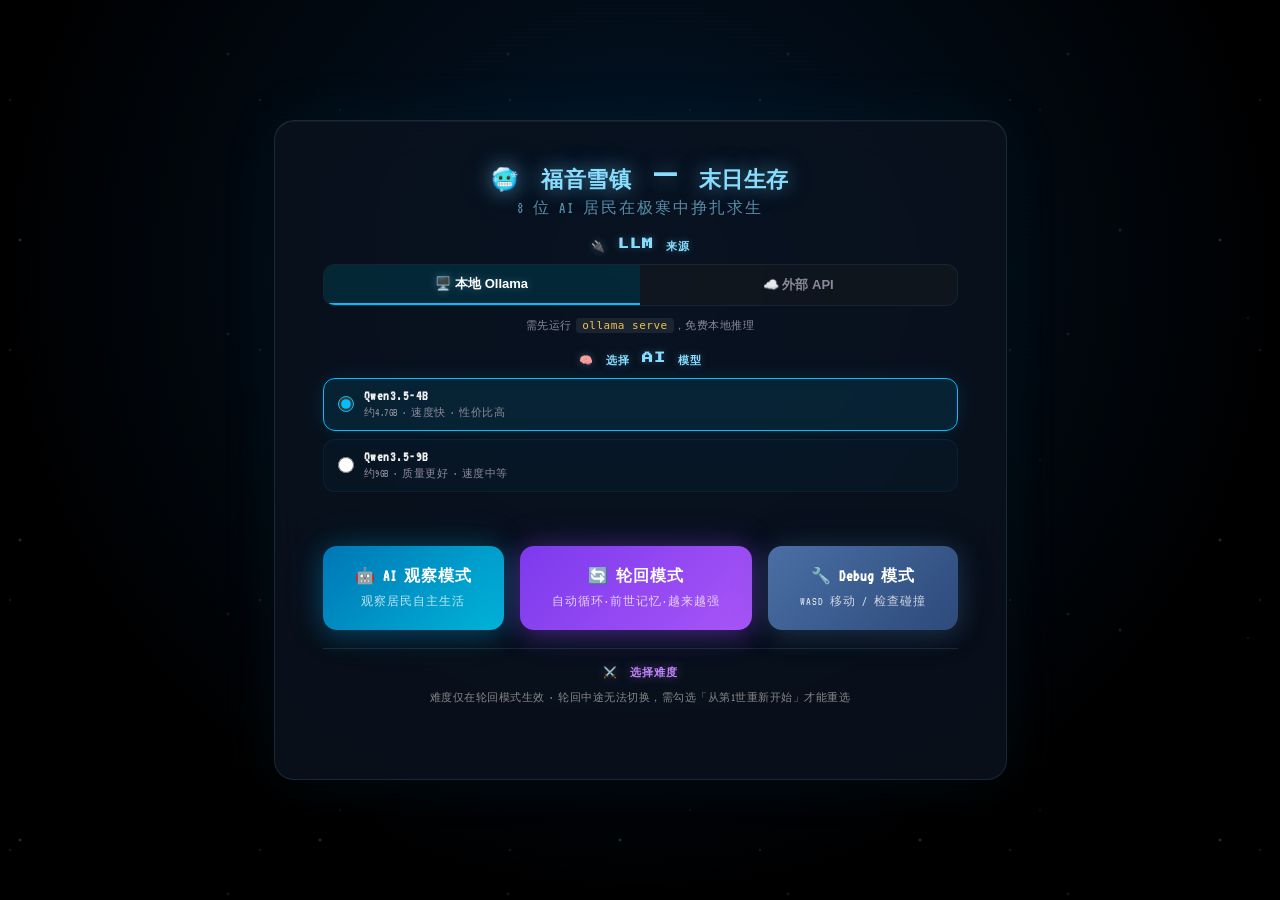
==== index.html @ c7e577ff "v2" ====
<!DOCTYPE html>
<html lang="zh-CN">
<head>
    <meta charset="UTF-8">
    <meta name="viewport" content="width=device-width, initial-scale=1.0">
<title>🥶 福音雪镇 - 末日生存</title>
    <link rel="icon" href="data:,">
    <!-- Google Fonts: 像素风 + 终端风 -->
    <link rel="preconnect" href="https://fonts.googleapis.com">
    <link rel="preconnect" href="https://fonts.gstatic.com" crossorigin>
    <link href="https://fonts.googleapis.com/css2?family=Press+Start+2P&family=VT323&display=swap" rel="stylesheet">
    <link rel="stylesheet" href="style.css">
</head>
<body>

    <!-- ====== 模式选择遮罩 ====== -->
    <div id="mode-select-overlay">
        <div class="mode-panel">
<h1>🥶 福音雪镇 — 末日生存</h1>
            <p class="subtitle">8 位 AI 居民在极寒中挣扎求生</p>

            <!-- LLM 来源选择 -->
            <div class="llm-source-section">
                <div class="llm-source-label">🔌 LLM 来源</div>
                <div class="llm-source-tabs">
                    <button class="llm-source-tab active" id="tab-local" data-source="local">
                        🖥️ 本地 Ollama
                    </button>
                    <button class="llm-source-tab" id="tab-external" data-source="external">
                        ☁️ 外部 API
                    </button>
                </div>

                <!-- 本地 Ollama 模式内容 -->
                <div class="llm-source-content" id="source-local">
                    <div class="llm-source-hint">需先运行 <code>ollama serve</code>，免费本地推理</div>
                </div>

                <!-- 外部 API 模式内容 -->
                <div class="llm-source-content" id="source-external" style="display:none;">
                    <div class="llm-source-hint">支持 OpenAI、DeepSeek、GLM-4 等兼容 OpenAI 格式的 API</div>
                    <div class="external-api-form">
                        <div class="api-field">
                            <label class="api-field-label">API 地址</label>
                            <input type="text" id="external-api-url" class="api-field-input" 
                                   placeholder="https://api.openai.com/v1/chat/completions" 
                                   value="">
                        </div>
                        <div class="api-field">
                            <label class="api-field-label">API Key</label>
                            <input type="password" id="external-api-key" class="api-field-input" 
                                   placeholder="sk-xxxxxxxx">
                            <button class="api-key-toggle" id="btn-toggle-key" title="显示/隐藏">👁️</button>
                        </div>
                        <div class="api-field">
                            <label class="api-field-label">模型名称</label>
                            <input type="text" id="external-model-name" class="api-field-input" 
                                   placeholder="gpt-4o-mini / deepseek-chat / glm-4-flash">
                        </div>
                        <button class="api-test-btn" id="btn-test-api">🔍 测试连接</button>
                        <div class="api-test-result" id="api-test-result"></div>
                    </div>
                </div>
            </div>

            <!-- 模型选择（仅本地 Ollama 时显示） -->
            <div class="model-select-section" id="local-model-section">
                <div class="model-select-label">🧠 选择 AI 模型</div>
                <div class="model-options" id="model-options">
                    <label class="model-option selected" data-model="qwen3.5:4b">
                        <input type="radio" name="ai-model" value="qwen3.5:4b" checked>
                        <div class="model-option-content">
                            <div class="model-option-name">Qwen3.5-4B</div>
                            <div class="model-option-meta">约4.7GB · 速度快 · 性价比高</div>
                        </div>
                    </label>
                    <label class="model-option" data-model="qwen3.5:9b">
                        <input type="radio" name="ai-model" value="qwen3.5:9b">
                        <div class="model-option-content">
                            <div class="model-option-name">Qwen3.5-9B</div>
                            <div class="model-option-meta">约9GB · 质量更好 · 速度中等</div>
                        </div>
                    </label>
                </div>
                <div class="model-status" id="model-status"></div>
            </div>

            <div style="display:flex; gap:16px; justify-content:center; margin-top:24px; flex-wrap:wrap;">
                <button class="mode-btn agent" id="btn-mode-agent">
                    🤖 AI 观察模式
                    <div class="btn-sub">观察居民自主生活</div>
                </button>
                <button class="mode-btn reincarnation" id="btn-mode-reincarnation">
                    🔄 轮回模式
                    <div class="btn-sub">自动循环·前世记忆·越来越强</div>
                </button>
                <button class="mode-btn manual" id="btn-mode-debug">
                    🔧 Debug 模式
                    <div class="btn-sub">WASD 移动 / 检查碰撞</div>
                </button>
            </div>
            <!-- 轮回模式状态提示（由JS动态填充） -->
            <div id="reincarnation-status-hint" style="display:none; text-align:center; margin-top:12px; font-size:13px; color:#c084fc;">
                <span id="reincarnation-hint-text"></span>
                <label style="display:inline-flex; align-items:center; gap:4px; margin-left:12px; cursor:pointer; color:#aaa; font-size:12px;">
                    <input type="checkbox" id="chk-reset-reincarnation"> 从第1世重新开始
                </label>
            </div>

            <!-- 难度选择器（直接嵌入开始界面） -->
            <div id="difficulty-selector">
                <div class="difficulty-title">⚔️ 选择难度</div>
                <div class="difficulty-hint" style="text-align:center; font-size:11px; color:#888; margin:-4px 0 8px;">
                    难度仅在轮回模式生效 · 轮回中途无法切换，需勾选「从第1世重新开始」才能重选
                </div>
                <div class="difficulty-options" id="difficulty-options">
                    <!-- 由 JS 动态填充6个难度卡片 -->
                </div>
                <div class="difficulty-locked-text" id="difficulty-locked-text" style="display:none;">
                    🔒 轮回中难度已锁定，勾选「从第1世重新开始」可重新选择
                </div>
            </div>
        </div>
    </div>

    <!-- ====== 主布局 ====== -->
    <div id="app-layout">

        <!-- 顶部生存状态栏（整合控制按钮） -->
        <div id="survival-bar">
            <!-- 左区：核心生存信息 -->
            <div class="survival-section survival-left">
                <div class="survival-item" id="surv-day">
                    <span class="surv-icon">📅</span>
                    <span class="surv-label">天数</span>
                    <span class="surv-value" id="surv-day-val">第1天</span>
                </div>
                <div class="survival-item" id="surv-temp">
                    <span class="surv-icon">🌡️</span>
                    <span class="surv-label">温度</span>
                    <span class="surv-value" id="surv-temp-val">0°C</span>
                </div>
                <div class="survival-item" id="surv-weather">
                    <span class="surv-icon" id="surv-weather-icon">☁️</span>
                    <span class="surv-label">天气</span>
                    <span class="surv-value" id="surv-weather-val">阴天</span>
                </div>
            </div>

            <!-- 中区：控制按钮 -->
            <div class="survival-section survival-controls">
                <button id="btn-pause" class="ctrl-btn" title="暂停/继续">⏸️</button>
                <button id="btn-speed" class="ctrl-btn" title="切换速度">1×</button>
                <button id="btn-follow" class="ctrl-btn" title="自由/跟随切换">📷 自由</button>
                <select id="sel-follow-target" class="ctrl-select">
                    <option value="auto">自动切换</option>
                    <!-- 由 JS 动态填充 -->
                </select>
            </div>

            <!-- 右区：状态信息 -->
            <div class="survival-section survival-right">
                <div class="survival-item" id="surv-alive">
                    <span class="surv-icon">👥</span>
                    <span class="surv-label">存活</span>
                    <span class="surv-value" id="surv-alive-val">8/8</span>
                </div>
                <div class="survival-item" id="surv-furnace">
                    <span class="surv-icon">🔥</span>
                    <span class="surv-label">暖炉</span>
                    <span class="surv-value" id="surv-furnace-val">1座</span>
                </div>
                <div class="survival-item" id="surv-reincarnation" style="display:none; cursor:pointer;" title="点击查看往世结局">
                    <span class="surv-icon">🔄</span>
                    <span class="surv-label">轮回</span>
                    <span class="surv-value" id="surv-reincarnation-val">第1世</span>
                    <span style="font-size:10px; opacity:0.5; margin-left:2px;">▾</span>
                </div>
                <div class="survival-item" id="surv-difficulty" style="display:none;" title="当前难度等级">
                    <span class="surv-icon">⚙️</span>
                    <span class="surv-label">难度</span>
                    <span class="surv-value" id="surv-difficulty-val">简单</span>
                </div>
            </div>
        </div>

        <!-- 顶部物资栏 -->
        <div id="resource-bar">
            <div class="res-bar-item">
                <span class="res-bar-icon">🪵</span>
                <span class="res-bar-label">木柴</span>
                <span class="res-bar-gauge"><div class="res-bar-fill" id="res-wood-fill" style="width:50%"></div></span>
                <span class="res-bar-val" id="res-wood-val">20</span>
            </div>
            <div class="res-bar-item">
                <span class="res-bar-icon">🍞</span>
                <span class="res-bar-label">食物</span>
                <span class="res-bar-gauge"><div class="res-bar-fill" id="res-food-fill" style="width:40%"></div></span>
                <span class="res-bar-val" id="res-food-val">16</span>
            </div>
            <div class="res-bar-item">
                <span class="res-bar-icon">⚡</span>
                <span class="res-bar-label">电力</span>
                <span class="res-bar-gauge"><div class="res-bar-fill" id="res-power-fill" style="width:60%"></div></span>
                <span class="res-bar-val" id="res-power-val">30</span>
            </div>
            <div class="res-bar-item">
                <span class="res-bar-icon">🧱</span>
                <span class="res-bar-label">建材</span>
                <span class="res-bar-gauge"><div class="res-bar-fill" id="res-material-fill" style="width:20%"></div></span>
                <span class="res-bar-val" id="res-material-val">10</span>
            </div>
            <div class="res-bar-item res-bar-item-medkit">
                <span class="res-bar-icon">💊</span>
                <span class="res-bar-label">急救包</span>
                <span class="res-bar-val" id="res-medkit-val">0</span>
            </div>
            <div class="res-bar-divider"></div>
            <div class="res-bar-item">
                <span class="res-bar-icon">📋</span>
                <span class="res-bar-label">任务</span>
                <span class="res-bar-val" id="task-progress-val">0/0</span>
            </div>
        </div>

        <!-- 左侧：Agent 信息面板 -->
        <div id="sidebar">
            <div class="sidebar-header">
                <span class="sidebar-title">👥 居民</span>
                <span class="sidebar-time" id="sidebar-time">第1天 08:00</span>
            </div>
            <div id="agent-list">
                <!-- 由 JS 动态生成 -->
            </div>
        </div>

        <!-- 右侧事件日志面板 -->
        <div id="event-sidebar">
            <div class="sidebar-header">
                <span class="sidebar-title">📜 事件</span>
            </div>
            <div id="event-log"></div>
        </div>

        <!-- 聊天记录面板 -->
        <div id="chat-log-sidebar">
            <div class="sidebar-header">
                <span class="sidebar-title">💬 聊天记录</span>
                <button id="btn-save-debug-log" class="chat-log-clear-btn" title="保存Debug日志到服务器">💾</button>
                <button id="btn-clear-chat-log" class="chat-log-clear-btn" title="清空记录">🗑️</button>
            </div>
            <div id="chat-log-content"></div>
        </div>

        <!-- 中间：Canvas -->
        <div id="game-container">
            <canvas id="gameCanvas"></canvas>
            <div id="ui" class="ui-overlay">福音雪镇</div>

            <!-- 对话面板（Debug 模式用） -->
            <div id="dialogue-panel">
                <img class="portrait" id="dialogue-portrait" src="" alt="">
                <div class="npc-name" id="dialogue-name"></div>
                <div class="dialogue-text" id="dialogue-text"></div>
                <div class="dialogue-input-row" id="dialogue-input-row" style="display:none;">
                    <input type="text" id="dialogue-input" placeholder="说点什么..." autocomplete="off">
                    <button id="dialogue-send">发送</button>
                </div>
            </div>

            <!-- NPC 信息浮窗 -->
            <div id="npc-info-tooltip"></div>
        </div>
    </div>

    <!-- NPC 详情面板（点击居民卡片弹出） -->
    <div id="npc-detail-overlay" style="display:none;">
        <div id="npc-detail-panel">
            <div class="npc-detail-header">
                <div class="npc-detail-avatar" id="npc-detail-avatar"></div>
                <div class="npc-detail-info">
                    <div class="npc-detail-name" id="npc-detail-name"></div>
                    <div class="npc-detail-meta" id="npc-detail-meta"></div>
                </div>
                <button class="npc-detail-close" id="npc-detail-close">✕</button>
            </div>
            <div class="npc-detail-tabs">
                <button class="npc-tab active" data-tab="attributes">📊 属性</button>
                <button class="npc-tab" data-tab="schedule">📋 日程</button>
                <button class="npc-tab" data-tab="memory">💬 记录</button>
                <button class="npc-tab" data-tab="relations">❤️ 关系</button>
                <button class="npc-tab" data-tab="debug" id="npc-tab-debug" style="display:none;">🔍 Debug</button>
            </div>
            <div class="npc-detail-body">
                <div class="npc-tab-content active" id="tab-attributes"></div>
                <div class="npc-tab-content" id="tab-schedule"></div>
                <div class="npc-tab-content" id="tab-memory"></div>
                <div class="npc-tab-content" id="tab-relations"></div>
                <div class="npc-tab-content" id="tab-debug"></div>
            </div>
        </div>
    </div>

    <!-- 往世结局弹窗 -->
    <div id="past-lives-overlay" style="display:none;">
        <div id="past-lives-panel">
            <div class="past-lives-header">
                <span class="past-lives-title">🔄 轮回档案</span>
                <button class="past-lives-close" id="past-lives-close">✕</button>
            </div>
            <div class="past-lives-body" id="past-lives-body">
                <!-- 由JS动态填充 -->
            </div>
        </div>
    </div>

    <!-- Debug 模式底部提示 -->
    <div id="instructions" style="display:none;">WASD移动镜头 | E交互 | G网格 | Cmd+S保存</div>

    <!-- Debug 面板 -->
    <div id="debug-panel"></div>

    <!-- 聊天 UI（Debug 模式用） -->
    <div id="chat-container" class="chat-ui" style="display:none;">
        <input id="chat-input" type="text" placeholder="按 T 输入消息..." autocomplete="off">
        <button id="btn-send-chat">发送</button>
    </div>

    <div id="save-toast"></div>

    <!-- ====== GST 命名空间初始化 ====== -->
    <script>window.GST = {};</script>

    <!-- ====== Layer 0: 常量 + 工具 ====== -->
    <script src="src/core/constants.js?v=40"></script>
    <script src="src/utils/helpers.js?v=40"></script>
    <script src="src/utils/sprite-loader.js?v=40"></script>
    <script src="src/utils/pathfinding.js?v=40"></script>

    <!-- ====== Layer 1: 数据层 ====== -->
    <script src="data/npc-configs.js?v=40"></script>
    <script src="data/npc-schedules.js?v=40"></script>
    <script src="data/npc-prompts.js?v=40"></script>
    <script src="data/action-effects.js?v=40"></script>
    <script src="data/map-data.js?v=40"></script>
    <script src="data/task-definitions.js?v=40"></script>
    <script src="data/event-definitions.js?v=40"></script>

    <!-- ====== Layer 2: 地图系统 ====== -->
    <script src="src/map/base-map.js?v=40"></script>
    <script src="src/map/village-map.js?v=40"></script>
    <script src="src/map/indoor/indoor-map.js?v=40"></script>
    <script src="src/map/indoor/dorm-a.js?v=40"></script>
    <script src="src/map/indoor/dorm-b.js?v=40"></script>
    <script src="src/map/indoor/warehouse.js?v=40"></script>
    <script src="src/map/indoor/medical.js?v=40"></script>
    <script src="src/map/indoor/kitchen.js?v=40"></script>
    <script src="src/map/indoor/workshop.js?v=40"></script>
    <script src="src/map/indoor/command.js?v=40"></script>
    <script src="src/map/map-registry.js?v=40"></script>

    <!-- ====== Layer 3: NPC 核心 + mixin ====== -->
    <script src="src/npc/npc.js?v=40"></script>
    <script src="src/npc/npc-ai.js?v=40"></script>
    <script src="src/npc/npc-attributes.js?v=40"></script>
    <script src="src/npc/npc-renderer.js?v=40"></script>
    <script src="src/npc/npc-schedule.js?v=40"></script>
    <script src="src/npc/action-effects.js?v=40"></script>
    <script src="src/npc/specialty.js?v=40"></script>

    <!-- ====== Layer 4: 游戏子系统 ====== -->
    <script src="src/systems/difficulty-config.js?v=40"></script>
    <script src="src/systems/weather-system.js?v=40"></script>
    <script src="src/systems/resource-system.js?v=40"></script>
    <script src="src/systems/furnace-system.js?v=40"></script>
    <script src="src/systems/death-system.js?v=40"></script>
    <script src="src/systems/reincarnation-system.js?v=40"></script>
    <script src="src/systems/task-system.js?v=40"></script>
    <script src="src/systems/event-system.js?v=40"></script>

    <!-- ====== Layer 5: 对话 + AI ====== -->
    <script src="src/dialogue/dialogue-manager.js?v=40"></script>
    <script src="src/dialogue/dialogue-ui.js?v=40"></script>
    <script src="src/ai/llm-client.js?v=40"></script>
    <script src="src/ai/llm-status.js?v=40"></script>
    <script src="src/ai/aimode-logger.js?v=40"></script>

    <!-- ====== Layer 6: 核心引擎 + UI + 启动 ====== -->
    <script src="src/core/camera.js?v=40"></script>
    <script src="src/core/game.js?v=40"></script>
    <script src="src/core/renderer.js?v=40"></script>
    <script src="src/core/input.js?v=40"></script>
    <script src="src/ui/hud.js?v=40"></script>
    <script src="src/core/startup.js?v=40"></script>

    <!-- ====== 向后兼容别名（渐进迁移用，后续可移除） ====== -->
    <script>
        // 全局别名 - 让旧代码中的裸引用仍然有效
        var Camera = GST.Camera;
        var NPC = GST.NPC;
        var Game = GST.Game;
        var callLLM = GST.callLLM;
        var parseLLMJSON = GST.parseLLMJSON;
        var TILE = GST.TILE;
        var C = GST.C;
        var findPath = GST.findPath;
        var VillageMap = GST.VillageMap;
        var BaseMap = GST.BaseMap;
        var IndoorMap = GST.IndoorMap;
        var LLM_STATUS = GST.LLM_STATUS;
        var CHAT_ENABLED = GST.CHAT_ENABLED;
        var NPC_CONFIGS = GST.NPC_CONFIGS;
        var ACTION_EFFECT_MAP = GST.ACTION_EFFECT_MAP;
        var SCHEDULE_LOCATIONS = GST.SCHEDULE_LOCATIONS;
        var INDOOR_SEATS = GST.INDOOR_SEATS;
        var BEHAVIOR_PRIORITY = GST.BEHAVIOR_PRIORITY;
    </script>
</body>
</html>
---- style.css ----
/* Google Fonts: 像素风 + 终端风 */
@import url('https://fonts.googleapis.com/css2?family=Press+Start+2P&family=VT323&display=swap');

:root {
    --bg-color: #060a10;
    --canvas-bg: #000;
    --font-family: 'VT323', 'Courier New', monospace;
    --font-pixel: 'Press Start 2P', cursive;
    --accent-color: #00BFFF;
    --accent-hover: #00E5FF;
    --text-color: #C8D6E0;
    --sidebar-bg: rgba(10, 15, 25, 0.92);
    --card-bg: rgba(0, 180, 255, 0.04);
    --card-hover: rgba(0, 180, 255, 0.1);
    --card-active: rgba(0, 191, 255, 0.18);
    --border-subtle: rgba(0, 180, 255, 0.1);
    --danger-color: #FF4444;
    --warning-color: #FFB347;
    --success-color: #4ADE80;
    --frost-color: #88DDFF;
    /* 新增：冰霜末日专属变量 */
    --glow-frost: 0 0 8px rgba(136, 221, 255, 0.3);
    --glow-danger: 0 0 8px rgba(255, 68, 68, 0.4);
    --glow-accent: 0 0 10px rgba(0, 191, 255, 0.3);
    --glass-bg: rgba(10, 18, 30, 0.85);
    --glass-border: rgba(136, 221, 255, 0.12);
    --scanline-opacity: 0.03;
    --panel-radius: 12px;
}

* { margin: 0; padding: 0; box-sizing: border-box; }

body {
    background-color: var(--bg-color);
    font-family: var(--font-family);
    height: 100vh;
    overflow: hidden;
    color: var(--text-color);
    font-size: 16px;
    letter-spacing: 0.5px;
}

/* 全局扫描线效果 */
body::after {
    content: '';
    position: fixed;
    top: 0; left: 0; right: 0; bottom: 0;
    background: repeating-linear-gradient(
        0deg,
        transparent,
        transparent 2px,
        rgba(0, 191, 255, var(--scanline-opacity)) 2px,
        rgba(0, 191, 255, var(--scanline-opacity)) 4px
    );
    pointer-events: none;
    z-index: 99998;
    mix-blend-mode: overlay;
}

/* 减少动画偏好 */
@media (prefers-reduced-motion: reduce) {
    *, *::before, *::after {
        animation-duration: 0.01ms !important;
        animation-iteration-count: 1 !important;
        transition-duration: 0.01ms !important;
    }
    body::after { display: none; }
}

/* ====== 主布局 ====== */
#app-layout {
    display: none;
    width: 100vw;
    height: 100vh;
    flex-direction: row;
    position: relative;
}

/* ====== 生存状态栏（顶部） ====== */
#survival-bar {
    position: absolute;
    top: 0;
    left: 240px;
    right: 220px;
    height: 40px;
    background: linear-gradient(180deg, rgba(6, 12, 22, 0.95) 0%, rgba(10, 18, 32, 0.92) 100%);
    backdrop-filter: blur(12px);
    border-bottom: 1px solid var(--glass-border);
    display: flex;
    align-items: center;
    justify-content: space-between;
    z-index: 100;
    padding: 0 16px;
    box-shadow: 0 2px 12px rgba(0, 0, 0, 0.4), inset 0 -1px 0 rgba(136, 221, 255, 0.05);
}

.survival-section {
    display: flex;
    align-items: center;
    gap: 12px;
    flex-shrink: 0;
}

.survival-left, .survival-right {
    gap: 16px;
}

.survival-controls {
    gap: 4px;
}

.survival-item {
    display: flex;
    align-items: center;
    gap: 4px;
    font-size: 12px;
    color: var(--text-color);
}

.surv-icon {
    font-size: 14px;
}

.surv-label {
    color: rgba(200,210,220,0.5);
    font-size: 10px;
}

.surv-value {
    font-weight: 600;
    font-size: 14px;
    color: var(--frost-color);
    text-shadow: var(--glow-frost);
    font-family: var(--font-family);
}

#surv-temp .surv-value.danger {
    color: var(--danger-color);
    text-shadow: 0 0 6px rgba(224,80,80,0.4);
}

#surv-temp .surv-value.cold {
    color: #60A0FF;
}

#surv-alive .surv-value.danger {
    color: var(--danger-color);
}

/* ====== 物资栏（紧跟survival-bar下方） ====== */
#resource-bar {
    position: absolute;
    top: 40px;
    left: 240px;
    right: 220px;
    height: 34px;
    background: linear-gradient(180deg, rgba(10, 18, 32, 0.9) 0%, rgba(14, 22, 38, 0.85) 100%);
    backdrop-filter: blur(10px);
    border-bottom: 1px solid var(--glass-border);
    display: flex;
    align-items: center;
    justify-content: center;
    gap: 18px;
    z-index: 100;
    padding: 0 16px;
    box-shadow: 0 2px 8px rgba(0, 0, 0, 0.3);
}

.res-bar-item {
    display: flex;
    align-items: center;
    gap: 4px;
    font-size: 12px;
    color: var(--text-color);
}

.res-bar-icon {
    font-size: 13px;
}

.res-bar-label {
    font-size: 10px;
    color: rgba(200,210,220,0.5);
}

.res-bar-gauge {
    width: 56px;
    height: 6px;
    background: rgba(0, 180, 255, 0.06);
    border-radius: 3px;
    overflow: hidden;
    border: 1px solid rgba(0, 180, 255, 0.08);
}

.res-bar-fill {
    height: 100%;
    border-radius: 3px;
    transition: width 0.5s ease;
}

#res-wood-fill { background: linear-gradient(90deg, #8B5E3C, #C4863C); }
#res-food-fill { background: linear-gradient(90deg, #7BAE4E, #A8D06A); }
#res-power-fill { background: linear-gradient(90deg, #4A90D9, #68B8FF); }
#res-material-fill { background: linear-gradient(90deg, #8B7355, #B89A6A); }

.res-bar-item-medkit .res-bar-val {
    color: #6BC98A;
    min-width: 16px;
}

.res-bar-val {
    font-size: 12px;
    font-weight: 600;
    font-variant-numeric: tabular-nums;
    color: var(--frost-color);
    min-width: 20px;
    text-align: right;
    transition: color 0.3s ease;
}

/* 物资变化动画 */
.res-bar-val.res-increase {
    color: var(--success-color);
    text-shadow: 0 0 6px rgba(74, 222, 128, 0.5);
    animation: resFlashGreen 0.6s ease;
}

.res-bar-val.res-decrease {
    color: var(--danger-color);
    text-shadow: 0 0 6px rgba(224, 80, 80, 0.5);
    animation: resFlashRed 0.6s ease;
}

@keyframes resFlashGreen {
    0% { transform: scale(1); }
    30% { transform: scale(1.15); color: #4ADE80; }
    100% { transform: scale(1); }
}

@keyframes resFlashRed {
    0% { transform: scale(1); }
    30% { transform: scale(1.15); color: #E05050; }
    100% { transform: scale(1); }
}

.res-bar-divider {
    width: 1px;
    height: 16px;
    background: rgba(200,210,220,0.15);
}

/* ====== 侧边栏 ====== */
#sidebar {
    width: 240px;
    min-width: 240px;
    background: var(--sidebar-bg);
    backdrop-filter: blur(16px);
    border-right: 1px solid var(--glass-border);
    display: flex;
    flex-direction: column;
    overflow-y: auto;
    padding: 0;
    order: 1;
    box-shadow: 2px 0 16px rgba(0, 0, 0, 0.3);
}

/* ====== 事件日志侧边栏 ====== */
#event-sidebar {
    width: 220px;
    min-width: 220px;
    background: var(--sidebar-bg);
    backdrop-filter: blur(16px);
    border-left: 1px solid var(--glass-border);
    display: flex;
    flex-direction: column;
    overflow-y: auto;
    padding: 0;
    order: 3;
    box-shadow: -2px 0 16px rgba(0, 0, 0, 0.3);
}

/* ====== 聊天记录面板 ====== */
#chat-log-sidebar {
    width: 300px;
    min-width: 300px;
    background: var(--sidebar-bg);
    backdrop-filter: blur(16px);
    border-left: 1px solid var(--glass-border);
    display: flex;
    flex-direction: column;
    overflow: hidden;
    padding: 0;
    order: 4;
    box-shadow: -2px 0 16px rgba(0, 0, 0, 0.3);
}

#chat-log-content {
    flex: 1;
    overflow-y: auto;
    padding: 0 10px 10px;
    display: flex;
    flex-direction: column;
    gap: 12px;
}

/* 聊天记录滚动条 */
#chat-log-content::-webkit-scrollbar {
    width: 4px;
}
#chat-log-content::-webkit-scrollbar-track {
    background: transparent;
}
#chat-log-content::-webkit-scrollbar-thumb {
    background: rgba(255,255,255,0.15);
    border-radius: 2px;
}

/* 清空按钮 */
.chat-log-clear-btn {
    background: none;
    border: none;
    color: #666;
    font-size: 14px;
    cursor: pointer;
    padding: 2px 6px;
    border-radius: 4px;
    transition: color 0.2s, background 0.2s;
}
.chat-log-clear-btn:hover {
    color: #fff;
    background: rgba(255,255,255,0.1);
}

/* 聊天记录块 */
.chat-log-block {
    background: rgba(0, 20, 40, 0.3);
    border-radius: var(--panel-radius);
    padding: 10px 12px;
    border: 1px solid var(--glass-border);
    transition: all 0.2s;
}

.chat-log-block-header {
    display: flex;
    align-items: center;
    gap: 6px;
    margin-bottom: 8px;
    padding-bottom: 6px;
    border-bottom: 1px solid rgba(255,255,255,0.06);
}

.chat-log-time {
    font-size: 11px;
    color: #5a5a7a;
    font-variant-numeric: tabular-nums;
}

.chat-log-participants {
    font-size: 12px;
    color: #9ac;
    font-weight: 600;
}

/* 聊天记录气泡 */
.chat-log-messages {
    display: flex;
    flex-direction: column;
    gap: 6px;
}

.chat-log-msg {
    max-width: 92%;
    padding: 6px 10px;
    border-radius: 10px;
    font-size: 12px;
    line-height: 1.5;
    color: #ddd;
    word-break: break-word;
}

.chat-log-msg.left {
    align-self: flex-start;
    background: rgba(255, 255, 255, 0.07);
    border-bottom-left-radius: 3px;
}

.chat-log-msg.right {
    align-self: flex-end;
    background: rgba(74, 159, 110, 0.18);
    border-bottom-right-radius: 3px;
}

.chat-log-speaker {
    display: block;
    font-size: 10px;
    font-weight: 700;
    margin-bottom: 2px;
    opacity: 0.7;
}

.chat-log-msg.left .chat-log-speaker {
    color: #7EC8E3;
}

.chat-log-msg.right .chat-log-speaker {
    color: var(--accent-color);
    text-align: right;
}

.chat-log-text {
    white-space: pre-wrap;
}

/* 正在进行中的聊天高亮 */
.chat-log-block.active {
    border-color: rgba(0, 191, 255, 0.25);
    box-shadow: 0 0 12px rgba(0, 191, 255, 0.08);
}

/* 新消息动画 */
.chat-log-msg.new {
    animation: chatMsgIn 0.3s ease;
}

@keyframes chatMsgIn {
    from { opacity: 0; transform: translateY(8px); }
    to { opacity: 1; transform: translateY(0); }
}

/* 对话分隔标记 */
.chat-log-divider {
    text-align: center;
    font-size: 11px;
    color: #5a5a7a;
    padding: 8px 0 4px;
    margin-top: 4px;
    border-top: 1px solid rgba(255,255,255,0.06);
    font-weight: 600;
}

.sidebar-header {
    display: flex;
    align-items: center;
    justify-content: space-between;
    padding: 14px 16px 10px;
    position: sticky;
    top: 0;
    background: var(--sidebar-bg);
    backdrop-filter: blur(16px);
    z-index: 10;
    border-bottom: 1px solid rgba(0, 180, 255, 0.06);
}

.sidebar-title {
    font-weight: 700;
    font-size: 13px;
    color: var(--frost-color);
    text-shadow: var(--glow-frost);
    letter-spacing: 1px;
    font-family: var(--font-pixel);
}

.sidebar-time {
    font-size: 12px;
    color: #8a8a9a;
    font-variant-numeric: tabular-nums;
}

/* Agent 卡片 */
#agent-list {
    padding: 0 10px 10px;
    display: flex;
    flex-direction: column;
    gap: 6px;
}

.agent-card {
    background: var(--card-bg);
    border-radius: var(--panel-radius);
    padding: 10px 12px;
    cursor: pointer;
    transition: all 0.25s ease;
    border: 1px solid rgba(0, 180, 255, 0.06);
    position: relative;
    overflow: hidden;
}

.agent-card::before {
    content: '';
    position: absolute;
    top: 0; left: 0; right: 0;
    height: 2px;
    background: linear-gradient(90deg, transparent, var(--accent-color), transparent);
    opacity: 0;
    transition: opacity 0.3s;
}

.agent-card:hover {
    background: var(--card-hover);
    border-color: rgba(0, 191, 255, 0.2);
    box-shadow: 0 0 12px rgba(0, 191, 255, 0.08);
    transform: translateX(2px);
}

.agent-card:hover::before {
    opacity: 1;
}

.agent-card.active {
    background: var(--card-active);
    border-color: var(--accent-color);
    box-shadow: 0 0 16px rgba(0, 191, 255, 0.15), inset 0 0 20px rgba(0, 191, 255, 0.04);
}

.agent-card.active::before {
    opacity: 1;
}

.agent-card-header {
    display: flex;
    align-items: center;
    gap: 8px;
}

.agent-dot {
    width: 10px;
    height: 10px;
    border-radius: 50%;
    flex-shrink: 0;
}

.agent-name {
    font-weight: 600;
    font-size: 13px;
    flex: 1;
}

.agent-mood {
    font-size: 14px;
}

.agent-status {
    font-size: 11px;
    color: #8a8a9a;
    margin-top: 4px;
    margin-left: 18px;
    line-height: 1.3;
}

.agent-thought {
    font-size: 11px;
    color: var(--accent-color);
    margin-top: 3px;
    margin-left: 18px;
    display: none;
    font-style: italic;
    overflow: hidden;
    white-space: nowrap;
    text-overflow: ellipsis;
}

/* 事件日志 */
#event-log {
    padding: 0 12px 12px;
    font-size: 13px;
    color: #9aaabb;
    overflow-y: auto;
    flex: 1;
    font-family: var(--font-family);
}

.event-item {
    padding: 4px 0;
    border-bottom: 1px solid rgba(0, 180, 255, 0.05);
    line-height: 1.5;
    transition: background 0.2s;
}

.event-item:hover {
    background: rgba(0, 180, 255, 0.03);
}

.event-time {
    color: #5a5a6a;
    font-variant-numeric: tabular-nums;
    margin-right: 6px;
}

/* ====== Canvas 容器 ====== */
#game-container {
    position: relative;
    flex: 1;
    display: flex;
    align-items: center;
    justify-content: center;
    background: #040810;
    overflow: hidden;
    order: 2;
}

canvas {
    display: block;
    image-rendering: pixelated;
    border-radius: 0;
}

/* ====== HUD 覆盖层 ====== */
.ui-overlay {
    position: absolute;
    top: 50px;
    left: 16px;
    color: white;
    background: rgba(0, 0, 0, 0.5);
    backdrop-filter: blur(8px);
    padding: 8px 14px;
    border-radius: 8px;
    font-size: 13px;
    pointer-events: none;
    opacity: 0;
    transition: opacity 0.4s;
}

/* ====== 顶部控制栏（已整合到survival-bar内） ====== */
#control-bar {
    display: none; /* 原独立控制栏已废弃，按钮已移入survival-bar */
}

.ctrl-btn {
    background: rgba(0, 20, 40, 0.6);
    backdrop-filter: blur(8px);
    border: 1px solid var(--glass-border);
    color: var(--frost-color);
    border-radius: 8px;
    padding: 4px 10px;
    font-size: 13px;
    cursor: pointer;
    transition: all 0.25s ease;
    white-space: nowrap;
    line-height: 1.4;
    font-family: var(--font-family);
}

.ctrl-btn:hover {
    background: rgba(0, 191, 255, 0.12);
    border-color: rgba(0, 191, 255, 0.3);
    box-shadow: var(--glow-accent);
}

.ctrl-btn.active {
    border-color: var(--accent-color);
    color: var(--accent-hover);
    text-shadow: var(--glow-frost);
    box-shadow: var(--glow-accent);
}

.ctrl-select {
    background: rgba(0,0,0,0.5);
    backdrop-filter: blur(6px);
    border: 1px solid rgba(255,255,255,0.12);
    color: #ddd;
    border-radius: 8px;
    padding: 6px 10px;
    font-size: 12px;
    cursor: pointer;
    outline: none;
}

.ctrl-select option {
    background: #1a1a2e;
    color: #ddd;
}

/* ====== 底部操作提示 ====== */
#instructions {
    position: fixed;
    bottom: 10px;
    left: 50%;
    transform: translateX(-50%);
    color: #6E6E73;
    font-size: 12px;
    text-align: center;
    z-index: 100;
}

/* ====== 聊天输入框 ====== */
.chat-ui {
    position: fixed;
    bottom: 20px;
    left: 50%;
    transform: translateX(-50%);
    width: 80%;
    max-width: 520px;
    display: none;
    gap: 8px;
    padding: 10px;
    z-index: 1001;
}

#chat-input {
    flex: 1;
    background: rgba(255, 255, 255, 0.12);
    border: 1px solid rgba(255, 255, 255, 0.15);
    border-radius: 10px;
    padding: 10px 16px;
    font-family: var(--font-family);
    font-size: 14px;
    color: #fff;
    outline: none;
    transition: background 0.2s, border-color 0.2s;
}

#chat-input:focus {
    background: rgba(255, 255, 255, 0.2);
    border-color: var(--accent-color);
}

#btn-send-chat {
    background: var(--accent-color);
    color: white;
    border: none;
    border-radius: 10px;
    padding: 10px 20px;
    font-weight: 600;
    cursor: pointer;
    transition: transform 0.15s, background 0.2s;
}

#btn-send-chat:hover { background: var(--accent-hover); transform: scale(1.03); }
#btn-send-chat:active { transform: scale(0.97); }

/* ====== 对话面板 ====== */
#dialogue-panel {
    display: none;
    position: absolute;
    bottom: 0;
    left: 0;
    right: 0;
    background: linear-gradient(0deg, rgba(6, 10, 16, 0.96) 0%, rgba(6, 10, 16, 0.85) 100%);
    backdrop-filter: blur(16px);
    padding: 18px 22px;
    border-top: 1px solid var(--glass-border);
    z-index: 100;
    min-height: 120px;
    box-shadow: 0 -4px 20px rgba(0, 0, 0, 0.4);
}

#dialogue-panel .portrait {
    width: 64px;
    height: 64px;
    border-radius: 50%;
    border: 2px solid var(--accent-color);
    image-rendering: pixelated;
    float: left;
    margin-right: 14px;
}

#dialogue-panel .npc-name {
    font-weight: 700;
    font-size: 15px;
    color: var(--accent-color);
    margin-bottom: 4px;
}

#dialogue-panel .dialogue-text {
    font-size: 14px;
    line-height: 1.5;
    color: #ddd;
    min-height: 40px;
}

#dialogue-panel .dialogue-input-row {
    display: flex;
    gap: 8px;
    margin-top: 10px;
    clear: both;
}

#dialogue-panel .dialogue-input-row input {
    flex: 1;
    background: rgba(255,255,255,0.08);
    border: 1px solid rgba(255,255,255,0.15);
    border-radius: 8px;
    padding: 8px 12px;
    color: #fff;
    font-size: 13px;
    outline: none;
}

#dialogue-panel .dialogue-input-row button {
    background: var(--accent-color);
    color: #fff;
    border: none;
    border-radius: 8px;
    padding: 8px 16px;
    font-weight: 600;
    cursor: pointer;
    font-size: 13px;
}

/* ====== NPC 信息浮窗 ====== */
#npc-info-tooltip {
    display: none;
    position: absolute;
    background: rgba(10,10,20,0.9);
    backdrop-filter: blur(8px);
    border: 1px solid rgba(255,255,255,0.12);
    border-radius: 10px;
    padding: 10px 14px;
    color: #eee;
    font-size: 12px;
    z-index: 50;
    pointer-events: none;
    max-width: 200px;
}

/* ====== 模式选择界面 ====== */
#mode-select-overlay {
    position: fixed;
    top: 0; left: 0; width: 100%; height: 100%;
    background: radial-gradient(ellipse at 50% 30%, rgba(0, 40, 80, 0.4) 0%, rgba(0, 0, 0, 0.92) 70%);
    display: flex;
    align-items: center;
    justify-content: center;
    z-index: 99999;
    overflow: hidden;
}

/* 冰霜粒子背景动画 */
#mode-select-overlay::before {
    content: '';
    position: absolute;
    top: -50%; left: -50%;
    width: 200%; height: 200%;
    background: 
        radial-gradient(2px 2px at 20% 30%, rgba(136, 221, 255, 0.3), transparent),
        radial-gradient(2px 2px at 40% 70%, rgba(136, 221, 255, 0.2), transparent),
        radial-gradient(1px 1px at 60% 20%, rgba(255, 255, 255, 0.3), transparent),
        radial-gradient(1px 1px at 80% 60%, rgba(136, 221, 255, 0.2), transparent),
        radial-gradient(2px 2px at 10% 80%, rgba(200, 220, 255, 0.15), transparent),
        radial-gradient(1px 1px at 90% 40%, rgba(136, 221, 255, 0.25), transparent);
    background-size: 300px 300px, 400px 400px, 250px 250px, 350px 350px, 280px 280px, 320px 320px;
    animation: snowDrift 20s linear infinite;
    pointer-events: none;
}

@keyframes snowDrift {
    0% { transform: translate(0, 0); }
    100% { transform: translate(-100px, 150px); }
}

.mode-panel {
    background: var(--glass-bg);
    backdrop-filter: blur(20px) saturate(150%);
    border: 1px solid var(--glass-border);
    border-radius: 20px;
    padding: 40px 48px;
    text-align: center;
    color: #fff;
    box-shadow: 
        0 8px 32px rgba(0, 0, 0, 0.4),
        0 0 60px rgba(0, 191, 255, 0.08),
        inset 0 1px 0 rgba(255, 255, 255, 0.05);
    min-width: 440px;
    animation: panelFadeIn 0.5s cubic-bezier(0.16, 1, 0.3, 1);
    position: relative;
    z-index: 1;
}

@keyframes panelFadeIn {
    from { opacity: 0; transform: translateY(20px) scale(0.96); }
    to { opacity: 1; transform: translateY(0) scale(1); }
}

.mode-panel h1 {
    font-size: 22px;
    margin-bottom: 6px;
    font-family: var(--font-pixel);
    text-shadow: 0 0 20px rgba(136, 221, 255, 0.5), 0 0 40px rgba(0, 191, 255, 0.2);
    color: var(--frost-color);
    line-height: 1.4;
}

.mode-panel .subtitle {
    font-size: 16px;
    color: rgba(136, 221, 255, 0.6);
    margin-bottom: 0;
    font-family: var(--font-family);
    letter-spacing: 2px;
}

.mode-btn {
    border: none;
    border-radius: 14px;
    padding: 20px 32px;
    font-size: 16px;
    font-weight: bold;
    cursor: pointer;
    transition: all 0.25s cubic-bezier(0.16, 1, 0.3, 1);
    color: #fff;
    min-width: 160px;
    display: inline-block;
    margin: 0;
    position: relative;
    overflow: hidden;
    font-family: var(--font-family);
    letter-spacing: 1px;
}

.mode-btn::before {
    content: '';
    position: absolute;
    top: -50%; left: -50%;
    width: 200%; height: 200%;
    background: radial-gradient(circle, rgba(255,255,255,0.1) 0%, transparent 60%);
    opacity: 0;
    transition: opacity 0.3s;
}

.mode-btn:hover {
    transform: translateY(-3px) scale(1.03);
}

.mode-btn:hover::before {
    opacity: 1;
}

.mode-btn:active { transform: translateY(0) scale(0.97); }

.mode-btn.agent {
    background: linear-gradient(135deg, #0077B6, #00B4D8);
    box-shadow: 0 4px 24px rgba(0, 119, 182, 0.4), 0 0 40px rgba(0, 180, 216, 0.15);
}

.mode-btn.agent:hover {
    box-shadow: 0 8px 32px rgba(0, 119, 182, 0.5), 0 0 60px rgba(0, 180, 216, 0.25);
}

.mode-btn.manual {
    background: linear-gradient(135deg, #4a6fa5, #2d4a7a);
    box-shadow: 0 4px 24px rgba(74, 111, 165, 0.3), 0 0 40px rgba(45, 74, 122, 0.15);
}

.mode-btn.manual:hover {
    box-shadow: 0 8px 32px rgba(74, 111, 165, 0.4), 0 0 60px rgba(45, 74, 122, 0.25);
}

.mode-btn.reincarnation {
    background: linear-gradient(135deg, #7c3aed, #a855f7);
    box-shadow: 0 4px 24px rgba(124, 58, 237, 0.4), 0 0 40px rgba(168, 85, 247, 0.15);
}

.mode-btn.reincarnation:hover {
    box-shadow: 0 8px 32px rgba(124, 58, 237, 0.5), 0 0 60px rgba(168, 85, 247, 0.25);
}

.mode-btn .btn-sub {
    font-size: 12px;
    font-weight: normal;
    margin-top: 6px;
    opacity: 0.75;
}

/* ====== 模型选择器 ====== */
.model-select-section {
    margin-top: 20px;
    text-align: left;
}

.model-select-label {
    font-size: 11px;
    font-weight: 600;
    color: var(--frost-color);
    margin-bottom: 10px;
    text-align: center;
    font-family: var(--font-pixel);
    text-shadow: var(--glow-frost);
    letter-spacing: 1px;
}

.model-options {
    display: flex;
    flex-direction: column;
    gap: 8px;
}

.model-option {
    display: flex;
    align-items: center;
    gap: 10px;
    background: rgba(0, 180, 255, 0.03);
    border: 1px solid rgba(0, 180, 255, 0.08);
    border-radius: var(--panel-radius);
    padding: 10px 14px;
    cursor: pointer;
    transition: all 0.25s ease;
}

.model-option:hover {
    background: rgba(0, 180, 255, 0.08);
    border-color: rgba(0, 191, 255, 0.25);
    box-shadow: 0 0 12px rgba(0, 191, 255, 0.08);
}

.model-option.selected {
    border-color: var(--accent-color);
    background: rgba(0, 191, 255, 0.1);
    box-shadow: 0 0 20px rgba(0, 191, 255, 0.12), inset 0 0 20px rgba(0, 191, 255, 0.03);
}

.model-option input[type="radio"] {
    accent-color: var(--accent-color);
    width: 16px;
    height: 16px;
    cursor: pointer;
}

.model-option-content {
    flex: 1;
}

.model-option-name {
    font-size: 14px;
    font-weight: 600;
    color: #eee;
}

.model-option-meta {
    font-size: 11px;
    color: #8a8a9a;
    margin-top: 2px;
}

.model-status {
    text-align: center;
    font-size: 12px;
    margin-top: 10px;
    min-height: 20px;
    color: #8a8a9a;
}

.model-status.loading {
    color: #F0C050;
}

.model-status.success {
    color: var(--accent-color);
}

.model-status.error {
    color: #E06060;
}

/* ====== LLM 来源切换 ====== */
.llm-source-section {
    margin-top: 20px;
    margin-bottom: 4px;
}

.llm-source-label {
    font-size: 11px;
    font-weight: 600;
    color: var(--frost-color);
    margin-bottom: 10px;
    text-align: center;
    font-family: var(--font-pixel);
    text-shadow: var(--glow-frost);
    letter-spacing: 1px;
}

.llm-source-tabs {
    display: flex;
    gap: 0;
    border-radius: var(--panel-radius);
    overflow: hidden;
    border: 1px solid var(--glass-border);
    margin-bottom: 12px;
    background: rgba(0, 0, 0, 0.3);
}

.llm-source-tab {
    flex: 1;
    padding: 10px 16px;
    background: rgba(255,255,255,0.04);
    border: none;
    color: #8a8a9a;
    font-size: 13px;
    font-weight: 600;
    cursor: pointer;
    transition: background 0.2s, color 0.2s;
}

.llm-source-tab:hover {
    background: rgba(255,255,255,0.08);
    color: #ccc;
}

.llm-source-tab.active {
    background: rgba(0, 191, 255, 0.15);
    color: #fff;
    border-bottom: 2px solid var(--accent-color);
    text-shadow: var(--glow-frost);
}

.llm-source-content {
    animation: fadeIn 0.2s ease;
}

.llm-source-hint {
    font-size: 11px;
    color: #8a8a9a;
    text-align: center;
    margin-bottom: 8px;
}

.llm-source-hint code {
    background: rgba(255,255,255,0.08);
    padding: 1px 6px;
    border-radius: 4px;
    font-size: 11px;
    color: #F0C050;
}

.external-api-form {
    display: flex;
    flex-direction: column;
    gap: 10px;
    padding: 12px;
    background: rgba(0, 20, 40, 0.5);
    border-radius: var(--panel-radius);
    border: 1px solid var(--glass-border);
}

.api-field {
    display: flex;
    align-items: center;
    gap: 8px;
    position: relative;
}

.api-field-label {
    font-size: 12px;
    color: #aaa;
    min-width: 70px;
    text-align: right;
    flex-shrink: 0;
}

.api-field-input {
    flex: 1;
    background: rgba(255,255,255,0.06);
    border: 1px solid rgba(255,255,255,0.12);
    border-radius: 8px;
    padding: 8px 12px;
    color: #eee;
    font-size: 12px;
    font-family: 'SF Mono', 'Consolas', monospace;
    outline: none;
    transition: border-color 0.2s;
}

.api-field-input:focus {
    border-color: var(--accent-color);
}

.api-field-input::placeholder {
    color: #555;
    font-size: 11px;
}

.api-key-toggle {
    position: absolute;
    right: 8px;
    background: none;
    border: none;
    font-size: 14px;
    cursor: pointer;
    padding: 4px;
    opacity: 0.5;
    transition: opacity 0.2s;
}

.api-key-toggle:hover {
    opacity: 1;
}

.api-test-btn {
    align-self: center;
    background: linear-gradient(135deg, #3d5c80, #2a4060);
    border: none;
    border-radius: 8px;
    padding: 8px 20px;
    color: #fff;
    font-size: 12px;
    font-weight: 600;
    cursor: pointer;
    transition: transform 0.15s, box-shadow 0.15s;
}

.api-test-btn:hover {
    transform: scale(1.03);
    box-shadow: 0 2px 12px rgba(91, 127, 165, 0.3);
}

.api-test-btn:active {
    transform: scale(0.97);
}

.api-test-result {
    text-align: center;
    font-size: 12px;
    min-height: 18px;
    color: #8a8a9a;
}

.api-test-result.success {
    color: var(--accent-color);
}

.api-test-result.error {
    color: #E06060;
}

.api-test-result.loading {
    color: #F0C050;
}

/* ====== 保存提示 ====== */
#save-toast {
    position: fixed;
    top: 50%;
    left: 50%;
    transform: translate(-50%, -50%);
    background: rgba(0,0,0,0.85);
    color: #fff;
    padding: 16px 32px;
    border-radius: 12px;
    font-size: 17px;
    z-index: 10000;
    pointer-events: none;
    transition: opacity 0.3s;
    border: 1px solid rgba(255,255,255,0.15);
    display: none;
}

/* ====== Debug 面板 ====== */
#debug-panel {
    position: fixed;
    top: 10px;
    right: 10px;
    background: rgba(0, 0, 0, 0.88);
    color: #0f0;
    padding: 12px 16px;
    border-radius: 8px;
    font-family: 'Courier New', monospace;
    font-size: 12px;
    z-index: 9999;
    min-width: 240px;
    border: 1px solid #0f0;
    user-select: none;
    display: none;
}

/* ====== 滚动条 ====== */
#sidebar::-webkit-scrollbar,
#event-log::-webkit-scrollbar {
    width: 4px;
}
#sidebar::-webkit-scrollbar-track,
#event-log::-webkit-scrollbar-track {
    background: transparent;
}
#sidebar::-webkit-scrollbar-thumb,
#event-log::-webkit-scrollbar-thumb {
    background: rgba(255,255,255,0.15);
    border-radius: 2px;
}

/* ====== NPC 详情面板 ====== */
#npc-detail-overlay {
    position: fixed;
    top: 0; left: 0; width: 100%; height: 100%;
    background: rgba(0, 0, 0, 0.6);
    z-index: 10000;
    display: flex;
    align-items: center;
    justify-content: center;
    animation: fadeIn 0.2s ease;
}

#npc-detail-panel {
    background: var(--glass-bg);
    backdrop-filter: blur(20px) saturate(150%);
    border: 1px solid var(--glass-border);
    border-radius: 20px;
    width: 440px;
    max-height: 80vh;
    display: flex;
    flex-direction: column;
    box-shadow: 0 8px 40px rgba(0, 0, 0, 0.5), 0 0 60px rgba(0, 191, 255, 0.08);
    overflow: hidden;
    animation: panelFadeIn 0.3s cubic-bezier(0.16, 1, 0.3, 1);
}

.npc-detail-header {
    display: flex;
    align-items: center;
    gap: 12px;
    padding: 18px 20px 14px;
    border-bottom: 1px solid var(--border-subtle);
}

.npc-detail-avatar {
    width: 52px;
    height: 52px;
    border-radius: 50%;
    border: 2px solid var(--accent-color);
    overflow: hidden;
    flex-shrink: 0;
    display: flex;
    align-items: center;
    justify-content: center;
    font-size: 24px;
    background: rgba(0, 191, 255, 0.08);
    box-shadow: 0 0 16px rgba(0, 191, 255, 0.15);
}

.npc-detail-avatar img {
    width: 100%;
    height: 100%;
    image-rendering: pixelated;
    object-fit: cover;
}

.npc-detail-info {
    flex: 1;
}

.npc-detail-name {
    font-size: 18px;
    font-weight: 700;
    color: #fff;
}

.npc-detail-meta {
    font-size: 12px;
    color: #8a8a9a;
    margin-top: 2px;
}

.npc-detail-close {
    background: none;
    border: none;
    color: #666;
    font-size: 18px;
    cursor: pointer;
    padding: 4px 8px;
    border-radius: 6px;
    transition: color 0.2s, background 0.2s;
}

.npc-detail-close:hover {
    color: #fff;
    background: rgba(255,255,255,0.1);
}

/* Tab 切换栏 */
.npc-detail-tabs {
    display: flex;
    padding: 0 16px;
    gap: 4px;
    border-bottom: 1px solid var(--border-subtle);
}

.npc-tab {
    background: none;
    border: none;
    color: #8a8a9a;
    font-size: 13px;
    padding: 10px 14px;
    cursor: pointer;
    border-bottom: 2px solid transparent;
    transition: color 0.2s, border-color 0.2s;
}

.npc-tab:hover {
    color: #ccc;
}

.npc-tab.active {
    color: var(--accent-color);
    border-bottom-color: var(--accent-color);
    text-shadow: var(--glow-frost);
}

/* Tab 内容区 */
.npc-detail-body {
    flex: 1;
    overflow-y: auto;
    padding: 14px 18px 18px;
    min-height: 200px;
    max-height: 55vh;
}

.npc-tab-content {
    display: none;
}

.npc-tab-content.active {
    display: block;
}

/* 日程表样式 */
.schedule-item {
    display: flex;
    align-items: flex-start;
    gap: 10px;
    padding: 8px 0;
    border-bottom: 1px solid rgba(255,255,255,0.04);
}

.schedule-item.current {
    background: rgba(74, 159, 110, 0.12);
    border-radius: 8px;
    padding: 8px 10px;
    margin: 0 -10px;
}

.schedule-time {
    font-size: 12px;
    color: var(--accent-color);
    font-weight: 600;
    min-width: 90px;
    font-variant-numeric: tabular-nums;
}

.schedule-desc {
    font-size: 13px;
    color: #ccc;
    flex: 1;
}

.schedule-item.current .schedule-desc {
    color: #fff;
    font-weight: 600;
}

.schedule-item.current .schedule-time::before {
    content: '▶ ';
    font-size: 10px;
}

/* 记忆记录 — 通用块 */
.mem-block {
    margin-bottom: 12px;
    border-radius: 10px;
    overflow: hidden;
}

.mem-header {
    display: flex;
    align-items: center;
    gap: 8px;
    padding: 6px 0 4px;
}

.mem-time {
    font-size: 11px;
    color: #5a5a7a;
    font-variant-numeric: tabular-nums;
    flex-shrink: 0;
}

.mem-tag {
    font-size: 11px;
    padding: 1px 8px;
    border-radius: 10px;
    font-weight: 600;
}

.tag-chat {
    background: rgba(126, 200, 227, 0.15);
    color: #7EC8E3;
}

.tag-thought {
    background: rgba(74, 159, 110, 0.15);
    color: var(--accent-color);
}

.tag-event {
    background: rgba(180, 160, 100, 0.15);
    color: #C0A858;
}

/* 聊天气泡区域 */
.chat-bubbles {
    display: flex;
    flex-direction: column;
    gap: 6px;
    padding: 6px 0 8px;
}

.chat-bubble {
    max-width: 88%;
    padding: 7px 11px;
    border-radius: 12px;
    position: relative;
}

.chat-bubble.self {
    align-self: flex-end;
    background: rgba(74, 159, 110, 0.18);
    border-bottom-right-radius: 4px;
}

.chat-bubble.other {
    align-self: flex-start;
    background: rgba(255, 255, 255, 0.07);
    border-bottom-left-radius: 4px;
}

.chat-speaker {
    display: block;
    font-size: 10px;
    font-weight: 700;
    margin-bottom: 2px;
    opacity: 0.6;
}

.chat-bubble.self .chat-speaker {
    color: var(--accent-color);
    text-align: right;
}

.chat-bubble.other .chat-speaker {
    color: #7EC8E3;
}

.chat-text {
    font-size: 12px;
    color: #ddd;
    line-height: 1.5;
    word-break: break-word;
}

/* 想法卡片 */
.mem-thought {
    border-left: 3px solid var(--accent-color);
    padding-left: 10px;
}

.thought-content {
    font-size: 12px;
    color: #a8d8b8;
    line-height: 1.6;
    font-style: italic;
    padding: 4px 0 6px;
}

/* 事件简洁样式 */
.event-content {
    font-size: 12px;
    color: #aaa;
    line-height: 1.5;
    padding: 2px 0 6px;
}

.memory-empty {
    color: #5a5a6a;
    font-size: 13px;
    text-align: center;
    padding: 30px 0;
}

/* 关系列表样式 */
.relation-item {
    display: flex;
    align-items: center;
    gap: 10px;
    padding: 8px 0;
    border-bottom: 1px solid rgba(255,255,255,0.04);
}

.relation-name {
    font-size: 13px;
    color: #ccc;
    min-width: 60px;
    font-weight: 600;
}

.relation-bar-bg {
    flex: 1;
    height: 8px;
    background: rgba(255,255,255,0.08);
    border-radius: 4px;
    overflow: hidden;
}

.relation-bar {
    height: 100%;
    border-radius: 4px;
    transition: width 0.3s;
}

.relation-value {
    font-size: 11px;
    color: #8a8a9a;
    min-width: 30px;
    text-align: right;
    font-variant-numeric: tabular-nums;
}

/* 详情面板滚动条 */
.npc-detail-body::-webkit-scrollbar {
    width: 4px;
}
.npc-detail-body::-webkit-scrollbar-track {
    background: transparent;
}
.npc-detail-body::-webkit-scrollbar-thumb {
    background: rgba(255,255,255,0.15);
    border-radius: 2px;
}

/* ====== 动画 ====== */
@keyframes fadeIn {
    from { opacity: 0; transform: scale(0.95); }
    to { opacity: 1; transform: scale(1); }
}

/* ====== NPC 属性面板 ====== */
.attr-grid {
    display: grid;
    grid-template-columns: 1fr 1fr;
    gap: 10px;
    margin-bottom: 12px;
}

.attr-card {
    background: rgba(0, 20, 40, 0.4);
    border-radius: var(--panel-radius);
    padding: 10px 12px;
    border: 1px solid var(--glass-border);
    transition: all 0.2s ease;
}

.attr-card:hover {
    border-color: rgba(0, 191, 255, 0.2);
    box-shadow: 0 0 10px rgba(0, 191, 255, 0.06);
}

.attr-card-header {
    display: flex;
    align-items: center;
    justify-content: space-between;
    margin-bottom: 6px;
}

.attr-label {
    font-size: 12px;
    color: #8a8a9a;
}

.attr-value {
    font-size: 14px;
    font-weight: 700;
    color: #fff;
    font-variant-numeric: tabular-nums;
}

.attr-bar-bg {
    width: 100%;
    height: 6px;
    background: rgba(0, 180, 255, 0.06);
    border-radius: 3px;
    overflow: hidden;
    margin-bottom: 4px;
    border: 1px solid rgba(0, 180, 255, 0.04);
}

.attr-bar {
    height: 100%;
    border-radius: 3px;
    transition: width 0.5s ease;
}

.attr-level {
    font-size: 10px;
    color: #6a6a7a;
    text-align: right;
}

/* 属性颜色 */
.attr-bar.stamina  { background: linear-gradient(90deg, #4A9F6E, #6BC98A); }
.attr-bar.sanity   { background: linear-gradient(90deg, #9060C0, #C49BDB); }
.attr-bar.savings  { background: linear-gradient(90deg, #D4A04A, #F0C050); }
.attr-bar.charisma { background: linear-gradient(90deg, #C070D0, #E090F0); }
.attr-bar.wisdom   { background: linear-gradient(90deg, #5090D0, #70B0F0); }
.attr-bar.health   { background: linear-gradient(90deg, #D06060, #F08080); }
.attr-bar.empathy  { background: linear-gradient(90deg, #60A0A0, #80C8C8); }
.attr-bar.bodyTemp { background: linear-gradient(90deg, #88CCEE, #4ade80); }

/* 存款特殊显示（不用进度条） */
.attr-card.savings-card .attr-value {
    font-size: 16px;
    color: #F0C050;
}

/* 状态提示 */
.attr-status-hints {
    margin-top: 10px;
    padding: 10px 12px;
    background: rgba(0, 20, 40, 0.3);
    border-radius: var(--panel-radius);
    border: 1px solid var(--glass-border);
}

.attr-hint-item {
    font-size: 11px;
    color: #9a9aaa;
    line-height: 1.6;
    padding: 2px 0;
}

.attr-hint-item.warn {
    color: #E08060;
}

.attr-hint-item.good {
    color: var(--accent-color);
}

/* 侧边栏属性迷你条 */
.agent-attrs-mini {
    display: flex;
    flex-direction: column;
    gap: 2px;
    margin-top: 4px;
    margin-left: 18px;
}

.mini-attr {
    font-size: 9px;
    color: #6a6a7a;
    display: flex;
    align-items: center;
    gap: 1px;
}

.mini-attr-labeled {
    display: flex;
    align-items: center;
    gap: 4px;
    font-size: 10px;
    color: #8a8a9a;
}

.mini-attr-label {
    font-size: 10px;
    min-width: 38px;
    white-space: nowrap;
}

.mini-bar-bg-wide {
    width: 60px;
    height: 4px;
    background: rgba(255,255,255,0.1);
    border-radius: 2px;
    overflow: hidden;
    flex-shrink: 0;
}

.mini-bar-bg {
    width: 20px;
    height: 3px;
    background: rgba(255,255,255,0.08);
    border-radius: 1.5px;
    overflow: hidden;
}

.mini-bar {
    height: 100%;
    border-radius: 1.5px;
}

.mini-attr-val {
    font-size: 10px;
    min-width: 18px;
    text-align: right;
    color: #aaa;
    font-weight: 500;
}

/* ====== Debug Tab 样式 ====== */
#npc-tab-debug {
    color: #0f0;
    border-color: #0f0;
}
#npc-tab-debug.active {
    background: rgba(0, 255, 0, 0.15);
    color: #0f0;
}

#tab-debug {
    font-family: 'Courier New', Consolas, monospace;
    font-size: 12px;
    color: #d0d0d0;
}

.debug-section {
    margin-bottom: 16px;
    background: rgba(0, 0, 0, 0.3);
    border-radius: 8px;
    padding: 10px 12px;
    border: 1px solid rgba(0, 255, 0, 0.15);
}

.debug-section-title {
    font-size: 13px;
    font-weight: 600;
    color: #0f0;
    margin-bottom: 8px;
    padding-bottom: 4px;
    border-bottom: 1px solid rgba(0, 255, 0, 0.2);
}

.debug-state-grid {
    display: grid;
    grid-template-columns: 1fr 1fr;
    gap: 4px 12px;
}

.debug-state-item {
    display: flex;
    justify-content: space-between;
    padding: 2px 0;
}

.debug-label {
    color: #8a8a9a;
    font-size: 11px;
}

.debug-val {
    color: #e0e0e0;
    font-size: 11px;
    font-weight: 500;
}

.debug-action-detail {
    font-size: 11px;
    line-height: 1.6;
    color: #c0c0c0;
}

.debug-action-detail div {
    padding: 1px 0;
}

.debug-log-content {
    max-height: 300px;
    overflow-y: auto;
    font-size: 11px;
    line-height: 1.5;
}

.debug-log-content::-webkit-scrollbar {
    width: 4px;
}
.debug-log-content::-webkit-scrollbar-thumb {
    background: rgba(0, 255, 0, 0.3);
    border-radius: 2px;
}

.debug-log-line {
    padding: 1px 4px;
    border-bottom: 1px solid rgba(255, 255, 255, 0.03);
    color: #b0b0b0;
    word-break: break-all;
}

.debug-log-line:hover {
    background: rgba(0, 255, 0, 0.05);
}

.debug-dialogue-log {
    max-height: 400px;
}

.debug-dialogue-header {
    color: #0f0;
    font-weight: 600;
    padding: 6px 4px 2px;
    margin-top: 4px;
    font-size: 12px;
}

/* ============ 往世结局弹窗 ============ */
#past-lives-overlay {
    position: fixed;
    top: 0; left: 0; right: 0; bottom: 0;
    background: rgba(0,0,0,0.7);
    z-index: 9999;
    display: flex;
    align-items: center;
    justify-content: center;
    backdrop-filter: blur(4px);
}

#past-lives-panel {
    background: var(--glass-bg);
    backdrop-filter: blur(20px) saturate(150%);
    border: 1px solid rgba(100, 140, 255, 0.2);
    border-radius: 20px;
    width: 540px;
    max-width: 90vw;
    max-height: 80vh;
    display: flex;
    flex-direction: column;
    box-shadow: 0 8px 32px rgba(0,0,0,0.5), 0 0 60px rgba(100,140,255,0.08);
    animation: panelFadeIn 0.3s cubic-bezier(0.16, 1, 0.3, 1);
}

.past-lives-header {
    display: flex;
    align-items: center;
    justify-content: space-between;
    padding: 16px 20px;
    border-bottom: 1px solid rgba(100, 140, 255, 0.15);
}

.past-lives-title {
    font-size: 12px;
    font-weight: 700;
    color: #c084fc;
    font-family: var(--font-pixel);
    text-shadow: 0 0 12px rgba(192, 132, 252, 0.4);
    letter-spacing: 1px;
}

.past-lives-close {
    background: none;
    border: 1px solid rgba(255,255,255,0.2);
    color: #aaa;
    font-size: 14px;
    cursor: pointer;
    border-radius: 50%;
    width: 28px;
    height: 28px;
    display: flex;
    align-items: center;
    justify-content: center;
    transition: all 0.2s;
}

.past-lives-close:hover {
    background: rgba(255,80,80,0.2);
    color: #ff6b6b;
    border-color: rgba(255,80,80,0.4);
}

.past-lives-body {
    padding: 16px 20px;
    overflow-y: auto;
    flex: 1;
}

.past-life-card {
    background: rgba(0, 0, 0, 0.3);
    border: 1px solid rgba(100,140,255,0.1);
    border-radius: var(--panel-radius);
    padding: 14px 16px;
    margin-bottom: 12px;
    transition: all 0.25s ease;
}

.past-life-card:hover {
    background: rgba(100, 140, 255, 0.06);
    border-color: rgba(100,140,255,0.2);
    box-shadow: 0 0 16px rgba(100,140,255,0.08);
    transform: translateX(2px);
}

.past-life-card:last-child {
    margin-bottom: 0;
}

.past-life-card-header {
    display: flex;
    align-items: center;
    justify-content: space-between;
    margin-bottom: 10px;
}

.past-life-num {
    font-size: 15px;
    font-weight: 700;
    color: #c084fc;
}

.past-life-ending {
    font-size: 12px;
    padding: 3px 10px;
    border-radius: 20px;
    font-weight: 600;
}

.past-life-ending.perfect { background: rgba(74,222,128,0.15); color: #4ade80; border: 1px solid rgba(74,222,128,0.3); }
.past-life-ending.normal { background: rgba(96,165,250,0.15); color: #60a5fa; border: 1px solid rgba(96,165,250,0.3); }
.past-life-ending.bleak { background: rgba(251,191,36,0.15); color: #fbbf24; border: 1px solid rgba(251,191,36,0.3); }
.past-life-ending.extinction { background: rgba(248,113,113,0.15); color: #f87171; border: 1px solid rgba(248,113,113,0.3); }
.past-life-ending.unknown { background: rgba(160,160,160,0.15); color: #a0a0a0; border: 1px solid rgba(160,160,160,0.3); }

.past-life-stats {
    display: flex;
    gap: 12px;
    flex-wrap: wrap;
    margin-bottom: 8px;
}

.past-life-stat {
    font-size: 12px;
    color: rgba(200,210,220,0.7);
}

.past-life-stat-val {
    color: #e0e0e0;
    font-weight: 600;
}

.past-life-deaths {
    margin-top: 8px;
    padding-top: 8px;
    border-top: 1px solid rgba(255,255,255,0.06);
}

.past-life-death-item {
    font-size: 11px;
    color: rgba(248,113,113,0.8);
    padding: 2px 0;
}

.past-life-death-item::before {
    content: '💀 ';
}

.past-life-lessons {
    margin-top: 8px;
    padding-top: 8px;
    border-top: 1px solid rgba(255,255,255,0.06);
}

.past-life-lesson-item {
    font-size: 11px;
    color: rgba(192,132,252,0.8);
    padding: 2px 0;
}

.past-life-lesson-item::before {
    content: '💡 ';
}

.past-life-current {
    border-color: rgba(192,132,252,0.4);
    background: rgba(192,132,252,0.06);
}

.past-lives-empty {
    text-align: center;
    color: rgba(200,210,220,0.4);
    font-size: 13px;
    padding: 40px 0;
}

.past-lives-empty-icon {
    font-size: 40px;
    display: block;
    margin-bottom: 12px;
}

#surv-reincarnation:hover {
    background: rgba(192,132,252,0.12);
    border-radius: 6px;
    transition: background 0.2s;
}

/* ====== 难度选择器 ====== */
#difficulty-selector {
    margin-top: 18px;
    padding: 16px;
    border-top: 1px solid var(--glass-border);
    animation: panelFadeIn 0.3s ease;
}

.difficulty-title {
    font-size: 11px;
    font-weight: 600;
    color: #c084fc;
    text-align: center;
    margin-bottom: 14px;
    font-family: var(--font-pixel);
    text-shadow: 0 0 12px rgba(192, 132, 252, 0.4);
    letter-spacing: 1px;
}

.difficulty-options {
    display: flex;
    flex-wrap: wrap;
    justify-content: center;
    gap: 10px;
    margin-bottom: 10px;
}

.difficulty-option {
    background: rgba(0, 0, 0, 0.3);
    border: 1px solid rgba(192, 132, 252, 0.1);
    border-radius: var(--panel-radius);
    padding: 12px 10px;
    text-align: center;
    cursor: pointer;
    transition: all 0.25s ease;
    position: relative;
    overflow: hidden;
    width: 130px;
    flex-shrink: 0;
}

.difficulty-option:hover {
    background: rgba(192, 132, 252, 0.08);
    border-color: rgba(192,132,252,0.3);
    transform: translateY(-2px);
    box-shadow: 0 4px 16px rgba(192,132,252,0.15);
}

.difficulty-option.selected {
    background: rgba(192,132,252,0.12);
    border-color: #c084fc;
    box-shadow: 0 0 20px rgba(192,132,252,0.2), 0 0 40px rgba(192,132,252,0.08);
}

/* 锁定态卡片 */
.difficulty-option.locked {
    opacity: 0.35;
    pointer-events: none;
    filter: grayscale(0.3);
}

/* 锁定态中当前难度保持高亮 */
.difficulty-option.locked.current-locked {
    opacity: 0.85;
    border-color: #c084fc;
    background: rgba(192,132,252,0.1);
}

.difficulty-option.selected::after {
    content: '✓';
    position: absolute;
    top: 4px;
    right: 6px;
    font-size: 11px;
    color: #c084fc;
    font-weight: bold;
}

.difficulty-stars {
    font-size: 16px;
    display: block;
    margin-bottom: 4px;
}

.difficulty-name {
    font-size: 14px;
    font-weight: 700;
    color: #fff;
    margin-bottom: 3px;
}

.difficulty-desc {
    font-size: 10px;
    color: #8a8a9a;
    line-height: 1.3;
    margin-bottom: 4px;
}

.difficulty-lives {
    font-size: 10px;
    color: #c084fc;
    opacity: 0.8;
}

/* 锁定提示文字 */
.difficulty-locked-text {
    text-align: center;
    font-size: 12px;
    color: #888;
    margin-top: 4px;
    padding: 4px 0;
}

/* 难度标签（顶部状态栏） */
#surv-difficulty-label {
    font-size: 10px;
    color: #c084fc;
    background: rgba(192,132,252,0.12);
    padding: 1px 6px;
    border-radius: 4px;
    margin-left: 4px;
    cursor: help;
    position: relative;
}

#surv-difficulty-label:hover::after {
    content: attr(data-tooltip);
    position: absolute;
    top: 100%;
    left: 50%;
    transform: translateX(-50%);
    background: rgba(26,26,46,0.95);
    border: 1px solid rgba(192,132,252,0.3);
    border-radius: 6px;
    padding: 6px 10px;
    font-size: 11px;
    color: #ccc;
    white-space: nowrap;
    z-index: 999;
    margin-top: 4px;
    pointer-events: none;
}

/* ====== 全局增强效果 ====== */

/* 冰霜呼吸灯动画 —— 生存状态栏温度危险时 */
@keyframes frostPulse {
    0%, 100% { text-shadow: 0 0 6px rgba(96, 160, 255, 0.3); }
    50% { text-shadow: 0 0 14px rgba(96, 160, 255, 0.6), 0 0 24px rgba(96, 160, 255, 0.2); }
}

@keyframes dangerPulse {
    0%, 100% { text-shadow: 0 0 6px rgba(255, 68, 68, 0.3); }
    50% { text-shadow: 0 0 14px rgba(255, 68, 68, 0.6), 0 0 24px rgba(255, 68, 68, 0.2); }
}

#surv-temp .surv-value.cold {
    color: #60A0FF;
    animation: frostPulse 2s ease-in-out infinite;
}

#surv-temp .surv-value.danger {
    color: var(--danger-color);
    animation: dangerPulse 1.5s ease-in-out infinite;
}

/* 物资条低值警告闪烁 */
@keyframes resLowPulse {
    0%, 100% { opacity: 1; }
    50% { opacity: 0.5; }
}

.res-bar-val.res-low {
    color: var(--danger-color);
    animation: resLowPulse 1.5s ease-in-out infinite;
}

/* 全局自定义滚动条 */
::-webkit-scrollbar {
    width: 5px;
}
::-webkit-scrollbar-track {
    background: rgba(0, 0, 0, 0.2);
}
::-webkit-scrollbar-thumb {
    background: rgba(0, 191, 255, 0.15);
    border-radius: 3px;
    transition: background 0.2s;
}
::-webkit-scrollbar-thumb:hover {
    background: rgba(0, 191, 255, 0.3);
}

/* NPC 死亡卡片样式 */
.agent-card.dead {
    opacity: 0.45;
    filter: grayscale(0.6);
    border-color: rgba(255, 68, 68, 0.15);
}

.agent-card.dead .agent-name {
    text-decoration: line-through;
    color: #666;
}

.agent-card.dead:hover {
    opacity: 0.6;
    transform: none;
}

/* 选中跟随的NPC卡片脉冲边框 */
@keyframes followGlow {
    0%, 100% { box-shadow: 0 0 8px rgba(0, 191, 255, 0.15); }
    50% { box-shadow: 0 0 16px rgba(0, 191, 255, 0.3), 0 0 32px rgba(0, 191, 255, 0.1); }
}

.agent-card.following {
    animation: followGlow 2s ease-in-out infinite;
}

/* NPC 信息浮窗升级 */
#npc-info-tooltip {
    display: none;
    position: absolute;
    background: var(--glass-bg);
    backdrop-filter: blur(12px);
    border: 1px solid var(--glass-border);
    border-radius: var(--panel-radius);
    padding: 10px 14px;
    color: #eee;
    font-size: 13px;
    z-index: 50;
    pointer-events: none;
    max-width: 200px;
    box-shadow: 0 4px 20px rgba(0, 0, 0, 0.4), 0 0 12px rgba(0, 191, 255, 0.06);
    font-family: var(--font-family);
}

/* 聊天气泡升级 */
.chat-bubble.self {
    align-self: flex-end;
    background: rgba(0, 191, 255, 0.1);
    border: 1px solid rgba(0, 191, 255, 0.08);
    border-bottom-right-radius: 4px;
}

.chat-bubble.other {
    align-self: flex-start;
    background: rgba(136, 221, 255, 0.05);
    border: 1px solid rgba(136, 221, 255, 0.06);
    border-bottom-left-radius: 4px;
}

/* 想法卡片升级 */
.mem-thought {
    border-left: 3px solid var(--accent-color);
    padding-left: 10px;
}

.thought-content {
    font-size: 13px;
    color: #88ddff;
    line-height: 1.6;
    font-style: italic;
    padding: 4px 0 6px;
    font-family: var(--font-family);
}

/* 保存提示升级 */
#save-toast {
    position: fixed;
    top: 50%;
    left: 50%;
    transform: translate(-50%, -50%);
    background: var(--glass-bg);
    backdrop-filter: blur(16px);
    color: var(--frost-color);
    padding: 18px 36px;
    border-radius: var(--panel-radius);
    font-size: 16px;
    z-index: 10000;
    pointer-events: none;
    transition: opacity 0.3s;
    border: 1px solid var(--glass-border);
    display: none;
    box-shadow: 0 8px 32px rgba(0, 0, 0, 0.4), 0 0 40px rgba(0, 191, 255, 0.08);
    font-family: var(--font-family);
    text-shadow: var(--glow-frost);
}

/* 选择框升级 */
.ctrl-select {
    background: rgba(0, 20, 40, 0.6);
    backdrop-filter: blur(8px);
    border: 1px solid var(--glass-border);
    color: var(--frost-color);
    border-radius: 8px;
    padding: 4px 10px;
    font-size: 13px;
    cursor: pointer;
    outline: none;
    font-family: var(--font-family);
    transition: all 0.2s;
}

.ctrl-select:hover,
.ctrl-select:focus {
    border-color: rgba(0, 191, 255, 0.3);
    box-shadow: var(--glow-accent);
}

.ctrl-select option {
    background: #0a1520;
    color: #ddd;
}

/* 冰霜装饰线 —— 分隔用 */
.frost-divider {
    height: 1px;
    background: linear-gradient(90deg, transparent, rgba(136, 221, 255, 0.2), transparent);
    margin: 8px 0;
}

/* Debug面板升级 */
#debug-panel {
    position: fixed;
    top: 10px;
    right: 10px;
    background: var(--glass-bg);
    backdrop-filter: blur(16px);
    color: #00ff88;
    padding: 12px 16px;
    border-radius: var(--panel-radius);
    font-family: 'Courier New', monospace;
    font-size: 12px;
    z-index: 9999;
    min-width: 240px;
    border: 1px solid rgba(0, 255, 136, 0.2);
    user-select: none;
    display: none;
    box-shadow: 0 4px 20px rgba(0, 0, 0, 0.4);
}

/* API测试按钮升级 */
.api-test-btn {
    align-self: center;
    background: linear-gradient(135deg, #0077B6, #0096C7);
    border: none;
    border-radius: 8px;
    padding: 8px 20px;
    color: #fff;
    font-size: 13px;
    font-weight: 600;
    cursor: pointer;
    transition: all 0.25s ease;
    font-family: var(--font-family);
}

.api-test-btn:hover {
    transform: translateY(-1px);
    box-shadow: 0 4px 16px rgba(0, 119, 182, 0.3);
}

.api-test-btn:active {
    transform: translateY(0);
}

/* 聊天输入框升级 */
#chat-input {
    flex: 1;
    background: rgba(0, 20, 40, 0.6);
    border: 1px solid var(--glass-border);
    border-radius: var(--panel-radius);
    padding: 10px 16px;
    font-family: var(--font-family);
    font-size: 15px;
    color: #fff;
    outline: none;
    transition: all 0.25s;
}

#chat-input:focus {
    background: rgba(0, 30, 60, 0.7);
    border-color: var(--accent-color);
    box-shadow: var(--glow-accent);
}

#btn-send-chat {
    background: linear-gradient(135deg, var(--accent-color), #0096C7);
    color: white;
    border: none;
    border-radius: var(--panel-radius);
    padding: 10px 20px;
    font-weight: 600;
    cursor: pointer;
    transition: all 0.25s;
    font-family: var(--font-family);
    font-size: 14px;
}

#btn-send-chat:hover { 
    transform: translateY(-1px);
    box-shadow: 0 4px 16px rgba(0, 191, 255, 0.25);
}
#btn-send-chat:active { transform: translateY(0); }
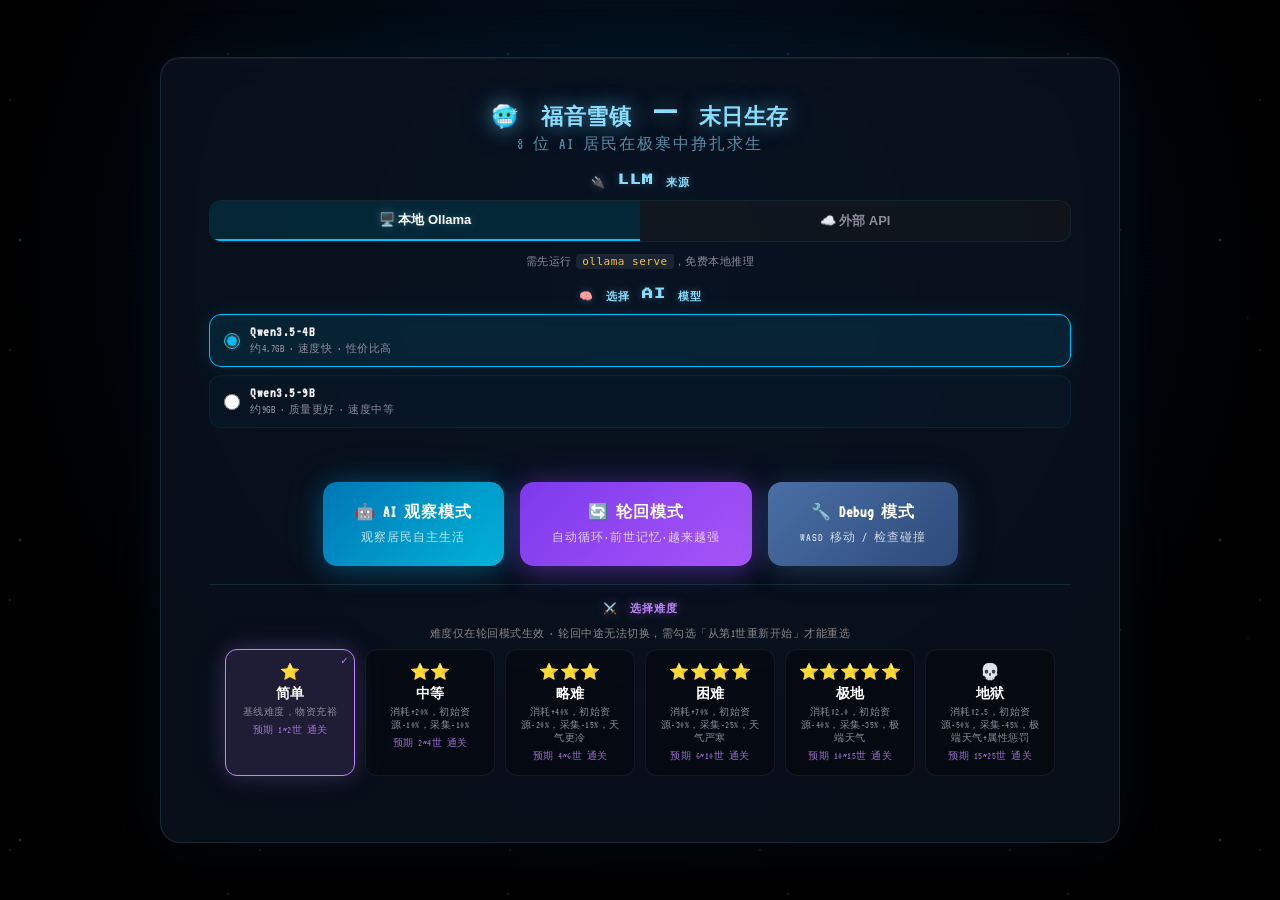
==== commit fb0d9c4f: "feat: v4.0~v4.4 全项目模块化重构 + 五大系统修复 + 后台运行 + P0仲裁修复 + 断点续玩" ====
--- a/index.html
+++ b/index.html
@@ -85,6 +85,14 @@
                 <div class="model-status" id="model-status"></div>
             </div>
 
+            <!-- 继续游戏按钮（检测到存档时显示） -->
+            <div id="continue-game-section" style="text-align:center; margin-top:20px;">
+                <button class="mode-btn continue" id="btn-mode-continue" style="display:none; width:100%; max-width:480px;">
+                    ▶️ 继续游戏
+                    <div class="btn-sub" id="continue-save-hint">加载上次的进度</div>
+                </button>
+            </div>
+
             <div style="display:flex; gap:16px; justify-content:center; margin-top:24px; flex-wrap:wrap;">
                 <button class="mode-btn agent" id="btn-mode-agent">
                     🤖 AI 观察模式
@@ -123,6 +131,18 @@
         </div>
     </div>
 
+    <!-- ====== 素材加载遮罩 ====== -->
+    <div id="asset-loading-overlay" style="display:none;">
+        <div class="loading-panel">
+            <div class="loading-snowflake">❄️</div>
+            <h2 class="loading-title">正在准备福音雪镇…</h2>
+            <div class="loading-bar-container">
+                <div class="loading-bar-fill" id="loading-bar-fill"></div>
+            </div>
+            <div class="loading-status" id="loading-status-text">加载素材中...</div>
+        </div>
+    </div>
+
     <!-- ====== 主布局 ====== -->
     <div id="app-layout">
 
@@ -205,10 +225,10 @@
                 <span class="res-bar-val" id="res-power-val">30</span>
             </div>
             <div class="res-bar-item">
-                <span class="res-bar-icon">🧱</span>
-                <span class="res-bar-label">建材</span>
-                <span class="res-bar-gauge"><div class="res-bar-fill" id="res-material-fill" style="width:20%"></div></span>
-                <span class="res-bar-val" id="res-material-val">10</span>
+                <span class="res-bar-icon">🔍</span>
+                <span class="res-bar-label">探索</span>
+                <span class="res-bar-gauge"><div class="res-bar-fill" id="res-explore-fill" style="width:100%"></div></span>
+                <span class="res-bar-val" id="res-explore-val">3/3</span>
             </div>
             <div class="res-bar-item res-bar-item-medkit">
                 <span class="res-bar-icon">💊</span>
@@ -242,10 +262,10 @@
             <div id="event-log"></div>
         </div>
 
-        <!-- 聊天记录面板 -->
+        <!-- 决策动态面板（原聊天记录面板，现包含决策+对话） -->
         <div id="chat-log-sidebar">
             <div class="sidebar-header">
-                <span class="sidebar-title">💬 聊天记录</span>
+                <span class="sidebar-title">🧠 决策动态</span>
                 <button id="btn-save-debug-log" class="chat-log-clear-btn" title="保存Debug日志到服务器">💾</button>
                 <button id="btn-clear-chat-log" class="chat-log-clear-btn" title="清空记录">🗑️</button>
             </div>
@@ -332,66 +352,66 @@
     <script>window.GST = {};</script>
 
     <!-- ====== Layer 0: 常量 + 工具 ====== -->
-    <script src="src/core/constants.js?v=40"></script>
-    <script src="src/utils/helpers.js?v=40"></script>
-    <script src="src/utils/sprite-loader.js?v=40"></script>
-    <script src="src/utils/pathfinding.js?v=40"></script>
+    <script src="src/core/constants.js?v=41"></script>
+    <script src="src/utils/helpers.js?v=41"></script>
+    <script src="src/utils/sprite-loader.js?v=41"></script>
+    <script src="src/utils/pathfinding.js?v=41"></script>
 
     <!-- ====== Layer 1: 数据层 ====== -->
-    <script src="data/npc-configs.js?v=40"></script>
-    <script src="data/npc-schedules.js?v=40"></script>
-    <script src="data/npc-prompts.js?v=40"></script>
-    <script src="data/action-effects.js?v=40"></script>
-    <script src="data/map-data.js?v=40"></script>
-    <script src="data/task-definitions.js?v=40"></script>
-    <script src="data/event-definitions.js?v=40"></script>
+    <script src="data/npc-configs.js?v=41"></script>
+    <script src="data/npc-schedules.js?v=41"></script>
+    <script src="data/npc-prompts.js?v=41"></script>
+    <script src="data/action-effects.js?v=41"></script>
+    <script src="data/map-data.js?v=41"></script>
+    <script src="data/task-definitions.js?v=41"></script>
+    <script src="data/event-definitions.js?v=41"></script>
 
     <!-- ====== Layer 2: 地图系统 ====== -->
-    <script src="src/map/base-map.js?v=40"></script>
-    <script src="src/map/village-map.js?v=40"></script>
-    <script src="src/map/indoor/indoor-map.js?v=40"></script>
-    <script src="src/map/indoor/dorm-a.js?v=40"></script>
-    <script src="src/map/indoor/dorm-b.js?v=40"></script>
-    <script src="src/map/indoor/warehouse.js?v=40"></script>
-    <script src="src/map/indoor/medical.js?v=40"></script>
-    <script src="src/map/indoor/kitchen.js?v=40"></script>
-    <script src="src/map/indoor/workshop.js?v=40"></script>
-    <script src="src/map/indoor/command.js?v=40"></script>
-    <script src="src/map/map-registry.js?v=40"></script>
+    <script src="src/map/base-map.js?v=41"></script>
+    <script src="src/map/village-map.js?v=41"></script>
+    <script src="src/map/indoor/indoor-map.js?v=41"></script>
+    <script src="src/map/indoor/dorm-a.js?v=41"></script>
+    <script src="src/map/indoor/dorm-b.js?v=41"></script>
+    <script src="src/map/indoor/warehouse.js?v=41"></script>
+    <script src="src/map/indoor/medical.js?v=41"></script>
+    <script src="src/map/indoor/kitchen.js?v=41"></script>
+    <script src="src/map/indoor/workshop.js?v=41"></script>
+    <script src="src/map/indoor/command.js?v=41"></script>
+    <script src="src/map/map-registry.js?v=41"></script>
 
     <!-- ====== Layer 3: NPC 核心 + mixin ====== -->
-    <script src="src/npc/npc.js?v=40"></script>
-    <script src="src/npc/npc-ai.js?v=40"></script>
-    <script src="src/npc/npc-attributes.js?v=40"></script>
-    <script src="src/npc/npc-renderer.js?v=40"></script>
-    <script src="src/npc/npc-schedule.js?v=40"></script>
-    <script src="src/npc/action-effects.js?v=40"></script>
-    <script src="src/npc/specialty.js?v=40"></script>
+    <script src="src/npc/npc.js?v=41"></script>
+    <script src="src/npc/npc-ai.js?v=41"></script>
+    <script src="src/npc/npc-attributes.js?v=41"></script>
+    <script src="src/npc/npc-renderer.js?v=41"></script>
+    <script src="src/npc/npc-schedule.js?v=41"></script>
+    <script src="src/npc/action-effects.js?v=41"></script>
+    <script src="src/npc/specialty.js?v=41"></script>
 
     <!-- ====== Layer 4: 游戏子系统 ====== -->
-    <script src="src/systems/difficulty-config.js?v=40"></script>
-    <script src="src/systems/weather-system.js?v=40"></script>
-    <script src="src/systems/resource-system.js?v=40"></script>
-    <script src="src/systems/furnace-system.js?v=40"></script>
-    <script src="src/systems/death-system.js?v=40"></script>
-    <script src="src/systems/reincarnation-system.js?v=40"></script>
-    <script src="src/systems/task-system.js?v=40"></script>
-    <script src="src/systems/event-system.js?v=40"></script>
+    <script src="src/systems/difficulty-config.js?v=41"></script>
+    <script src="src/systems/weather-system.js?v=41"></script>
+    <script src="src/systems/resource-system.js?v=41"></script>
+    <script src="src/systems/furnace-system.js?v=41"></script>
+    <script src="src/systems/death-system.js?v=41"></script>
+    <script src="src/systems/reincarnation-system.js?v=41"></script>
+    <script src="src/systems/task-system.js?v=41"></script>
+    <script src="src/systems/event-system.js?v=41"></script>
 
     <!-- ====== Layer 5: 对话 + AI ====== -->
-    <script src="src/dialogue/dialogue-manager.js?v=40"></script>
-    <script src="src/dialogue/dialogue-ui.js?v=40"></script>
-    <script src="src/ai/llm-client.js?v=40"></script>
-    <script src="src/ai/llm-status.js?v=40"></script>
-    <script src="src/ai/aimode-logger.js?v=40"></script>
+    <script src="src/dialogue/dialogue-manager.js?v=41"></script>
+    <script src="src/dialogue/dialogue-ui.js?v=41"></script>
+    <script src="src/ai/llm-client.js?v=41"></script>
+    <script src="src/ai/llm-status.js?v=41"></script>
+    <script src="src/ai/aimode-logger.js?v=41"></script>
 
     <!-- ====== Layer 6: 核心引擎 + UI + 启动 ====== -->
-    <script src="src/core/camera.js?v=40"></script>
-    <script src="src/core/game.js?v=40"></script>
-    <script src="src/core/renderer.js?v=40"></script>
-    <script src="src/core/input.js?v=40"></script>
-    <script src="src/ui/hud.js?v=40"></script>
-    <script src="src/core/startup.js?v=40"></script>
+    <script src="src/core/camera.js?v=41"></script>
+    <script src="src/core/game.js?v=42"></script>
+    <script src="src/core/renderer.js?v=41"></script>
+    <script src="src/core/input.js?v=41"></script>
+    <script src="src/ui/hud.js?v=41"></script>
+    <script src="src/core/startup.js?v=42"></script>
 
     <!-- ====== 向后兼容别名（渐进迁移用，后续可移除） ====== -->
     <script>
--- a/style.css
+++ b/style.css
@@ -81,7 +81,7 @@
     position: absolute;
     top: 0;
     left: 240px;
-    right: 220px;
+    right: 300px;
     height: 40px;
     background: linear-gradient(180deg, rgba(6, 12, 22, 0.95) 0%, rgba(10, 18, 32, 0.92) 100%);
     backdrop-filter: blur(12px);
@@ -152,7 +152,7 @@
     position: absolute;
     top: 40px;
     left: 240px;
-    right: 220px;
+    right: 300px;
     height: 34px;
     background: linear-gradient(180deg, rgba(10, 18, 32, 0.9) 0%, rgba(14, 22, 38, 0.85) 100%);
     backdrop-filter: blur(10px);
@@ -297,7 +297,7 @@
 #chat-log-content {
     flex: 1;
     overflow-y: auto;
-    padding: 0 10px 10px;
+    padding: 8px 10px 10px;
     display: flex;
     flex-direction: column;
     gap: 12px;
@@ -814,6 +814,76 @@
 }
 
 /* ====== 模式选择界面 ====== */
+/* ====== 素材加载遮罩 ====== */
+#asset-loading-overlay {
+    position: fixed;
+    top: 0; left: 0; width: 100%; height: 100%;
+    background: radial-gradient(ellipse at 50% 30%, rgba(0, 40, 80, 0.5) 0%, rgba(0, 0, 0, 0.95) 70%);
+    display: flex;
+    align-items: center;
+    justify-content: center;
+    z-index: 99999;
+    overflow: hidden;
+}
+
+.loading-panel {
+    text-align: center;
+    padding: 48px 60px;
+    background: var(--glass-bg);
+    border: 1px solid var(--glass-border);
+    border-radius: var(--panel-radius);
+    box-shadow: var(--glow-frost), 0 8px 32px rgba(0, 0, 0, 0.5);
+    backdrop-filter: blur(12px);
+    min-width: 360px;
+}
+
+.loading-snowflake {
+    font-size: 48px;
+    animation: loadingSpin 3s linear infinite;
+    margin-bottom: 16px;
+}
+
+@keyframes loadingSpin {
+    0% { transform: rotate(0deg) scale(1); }
+    50% { transform: rotate(180deg) scale(1.1); }
+    100% { transform: rotate(360deg) scale(1); }
+}
+
+.loading-title {
+    font-family: var(--font-family);
+    color: var(--frost-color);
+    font-size: 22px;
+    font-weight: normal;
+    margin-bottom: 24px;
+    letter-spacing: 2px;
+}
+
+.loading-bar-container {
+    width: 100%;
+    height: 8px;
+    background: rgba(136, 221, 255, 0.1);
+    border-radius: 4px;
+    overflow: hidden;
+    border: 1px solid rgba(136, 221, 255, 0.15);
+    margin-bottom: 12px;
+}
+
+.loading-bar-fill {
+    height: 100%;
+    width: 0%;
+    background: linear-gradient(90deg, var(--accent-color), var(--frost-color));
+    border-radius: 4px;
+    transition: width 0.3s ease;
+    box-shadow: 0 0 8px rgba(0, 191, 255, 0.4);
+}
+
+.loading-status {
+    font-family: var(--font-family);
+    color: var(--text-color);
+    font-size: 14px;
+    opacity: 0.7;
+}
+
 #mode-select-overlay {
     position: fixed;
     top: 0; left: 0; width: 100%; height: 100%;
@@ -953,6 +1023,16 @@
     box-shadow: 0 8px 32px rgba(124, 58, 237, 0.5), 0 0 60px rgba(168, 85, 247, 0.25);
 }
 
+.mode-btn.continue {
+    background: linear-gradient(135deg, #059669, #10b981);
+    box-shadow: 0 4px 24px rgba(5, 150, 105, 0.4), 0 0 40px rgba(16, 185, 129, 0.15);
+    font-size: 18px;
+}
+
+.mode-btn.continue:hover {
+    box-shadow: 0 8px 32px rgba(5, 150, 105, 0.5), 0 0 60px rgba(16, 185, 129, 0.25);
+}
+
 .mode-btn .btn-sub {
     font-size: 12px;
     font-weight: normal;
@@ -1693,18 +1773,9 @@
 /* 属性颜色 */
 .attr-bar.stamina  { background: linear-gradient(90deg, #4A9F6E, #6BC98A); }
 .attr-bar.sanity   { background: linear-gradient(90deg, #9060C0, #C49BDB); }
-.attr-bar.savings  { background: linear-gradient(90deg, #D4A04A, #F0C050); }
-.attr-bar.charisma { background: linear-gradient(90deg, #C070D0, #E090F0); }
-.attr-bar.wisdom   { background: linear-gradient(90deg, #5090D0, #70B0F0); }
 .attr-bar.health   { background: linear-gradient(90deg, #D06060, #F08080); }
-.attr-bar.empathy  { background: linear-gradient(90deg, #60A0A0, #80C8C8); }
+.attr-bar.hunger   { background: linear-gradient(90deg, #D4A04A, #F0C050); }
 .attr-bar.bodyTemp { background: linear-gradient(90deg, #88CCEE, #4ade80); }
-
-/* 存款特殊显示（不用进度条） */
-.attr-card.savings-card .attr-value {
-    font-size: 16px;
-    color: #F0C050;
-}
 
 /* 状态提示 */
 .attr-status-hints {
